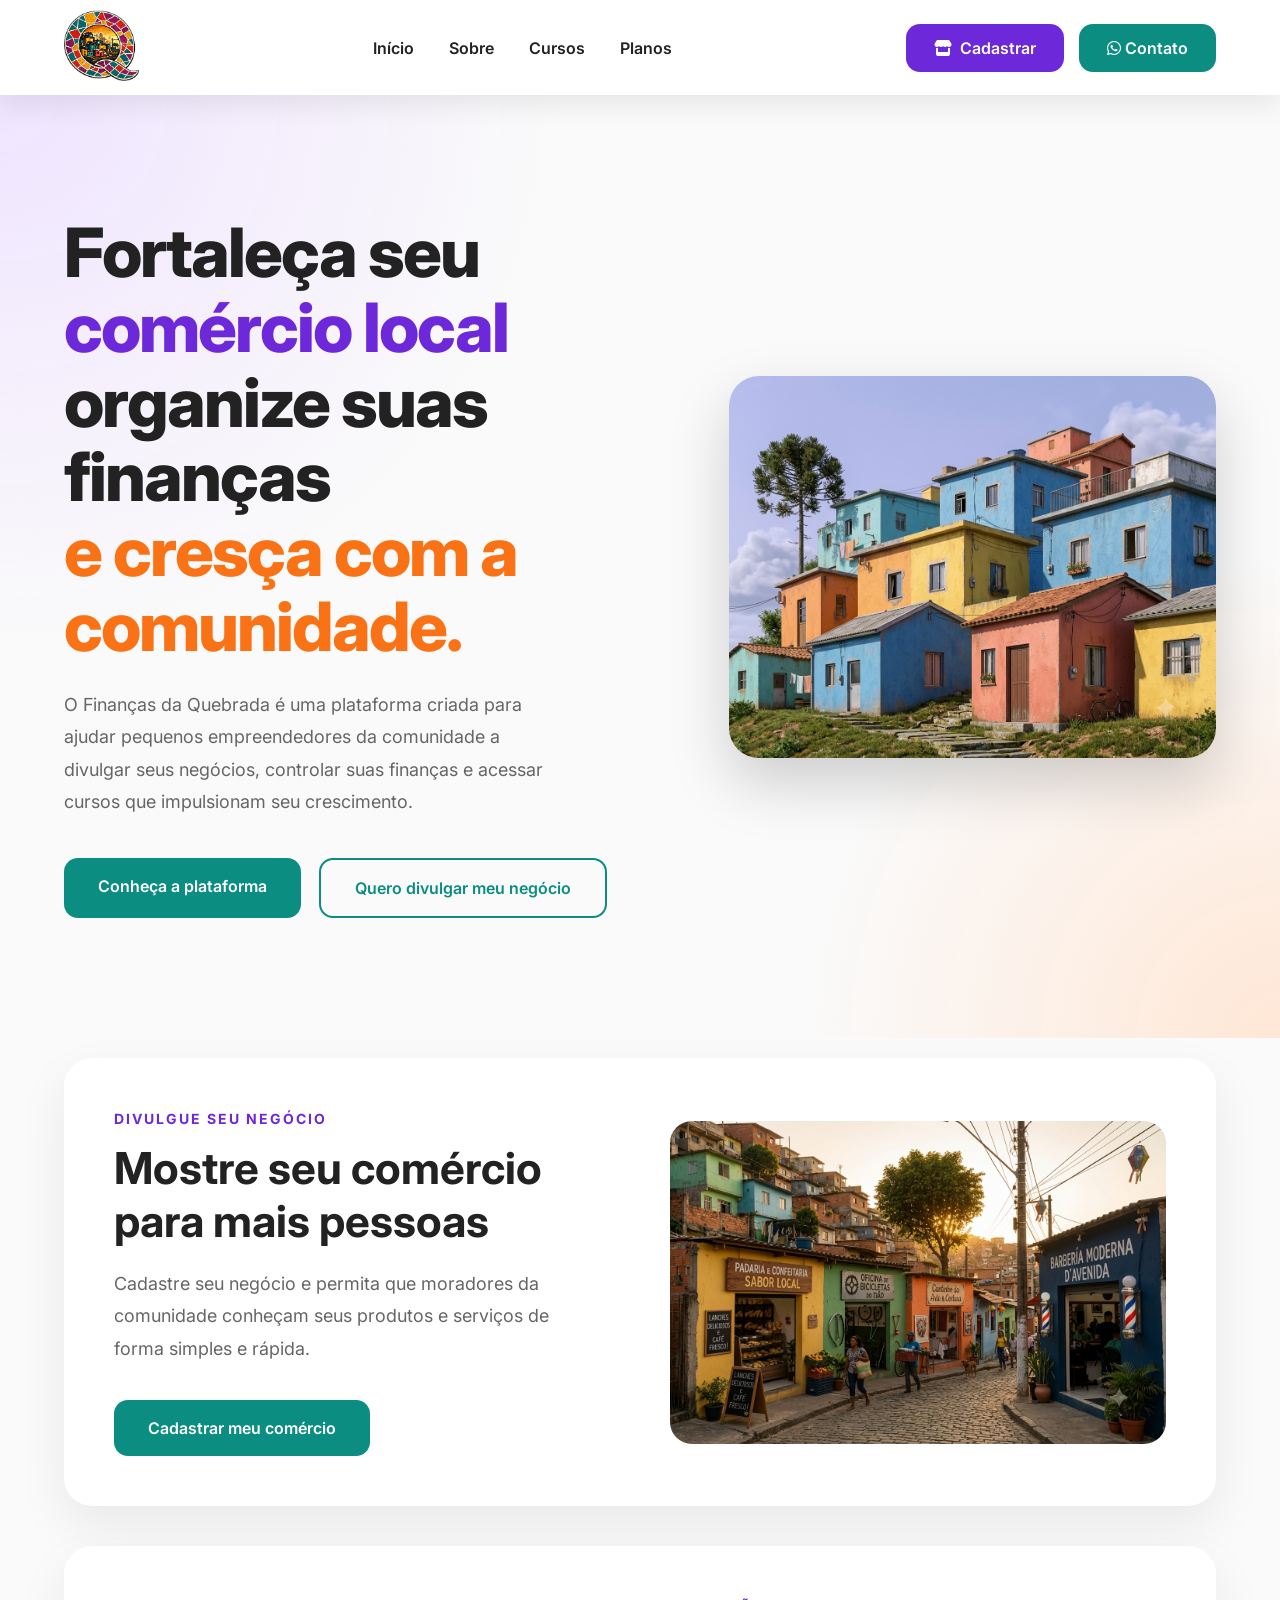
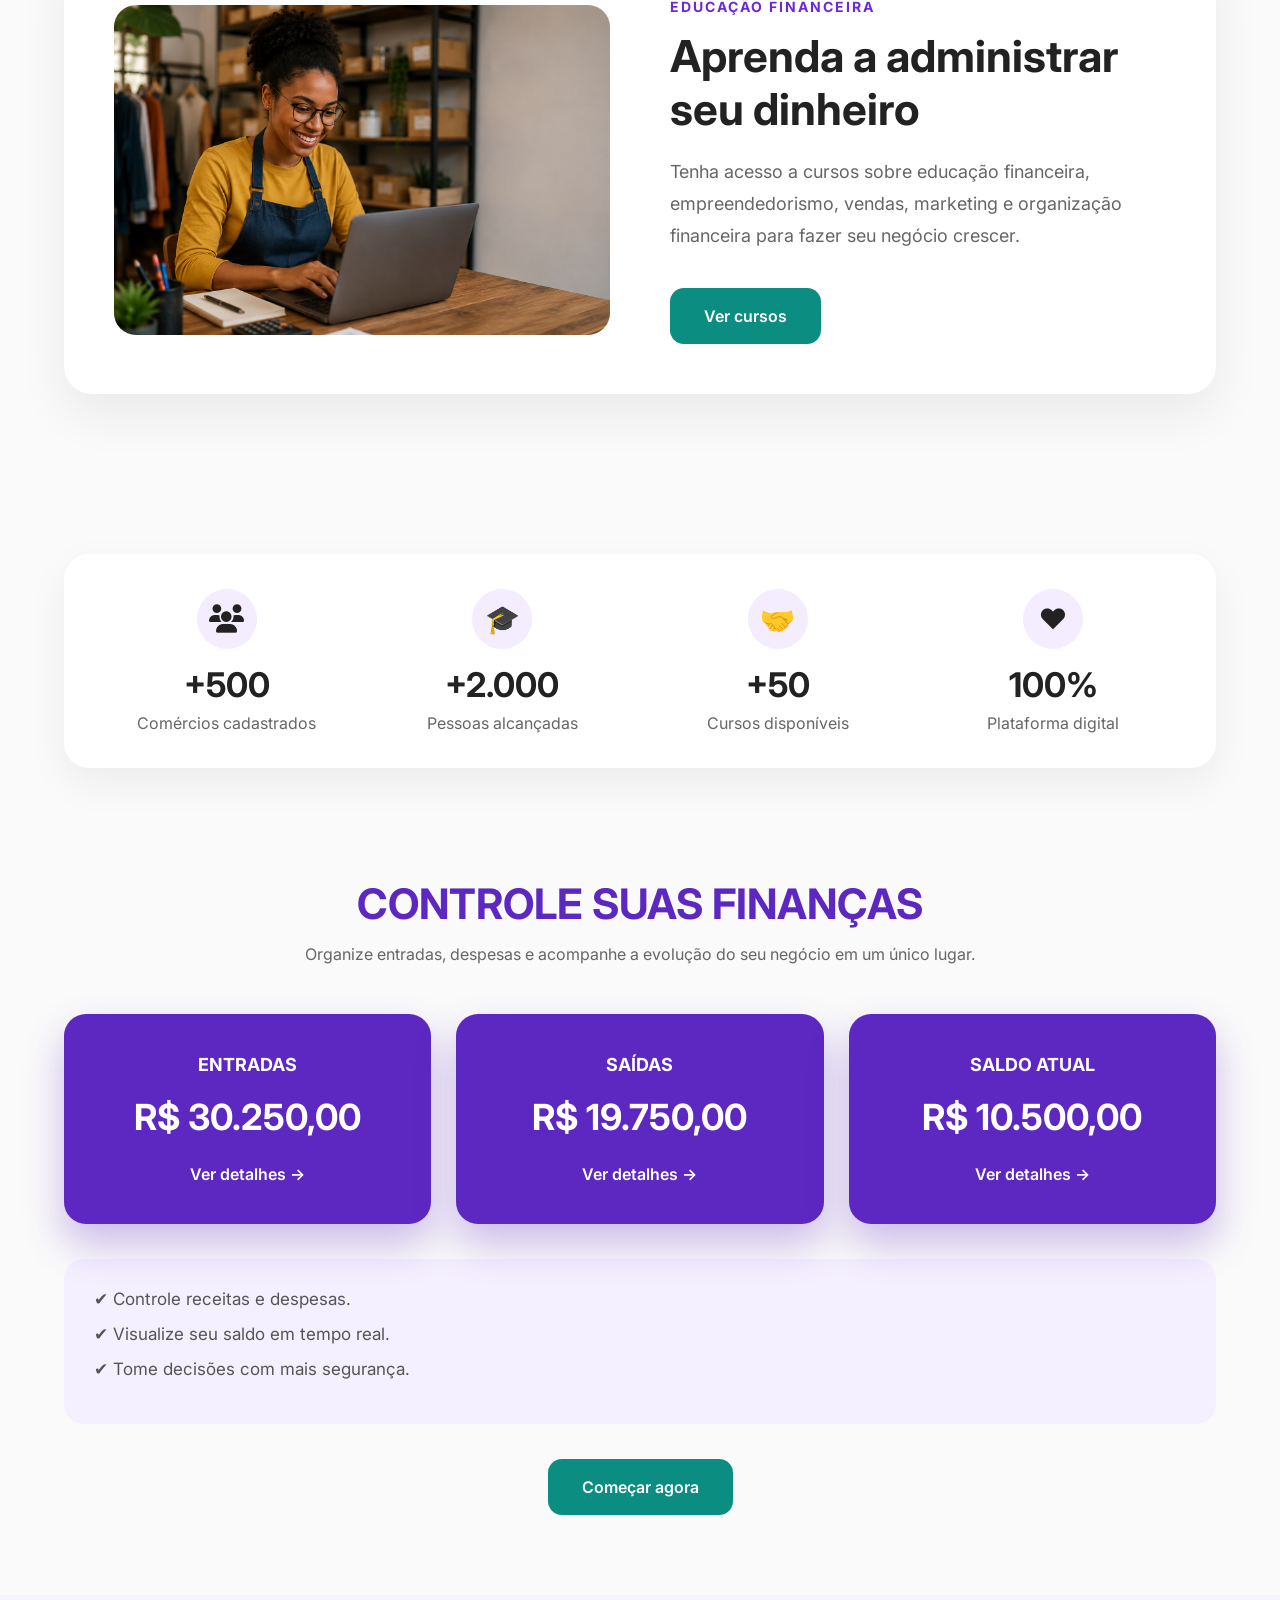
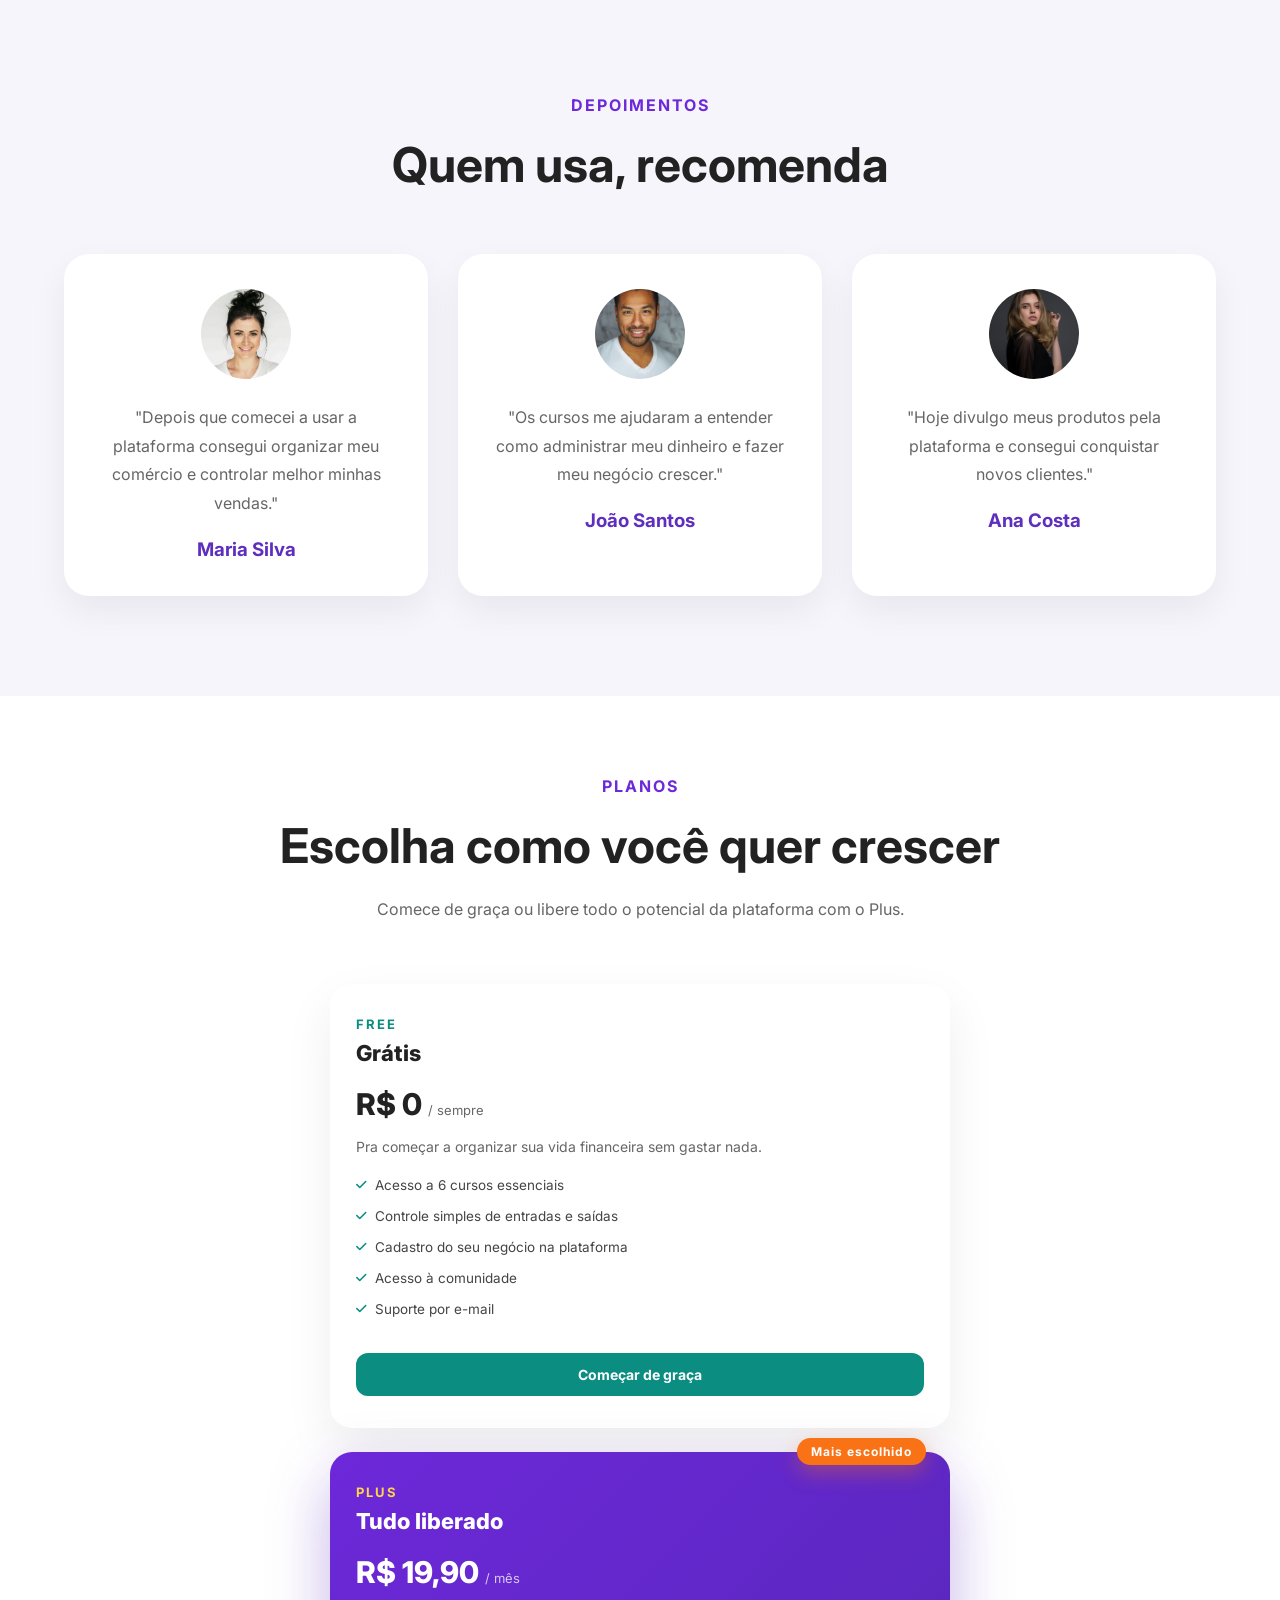
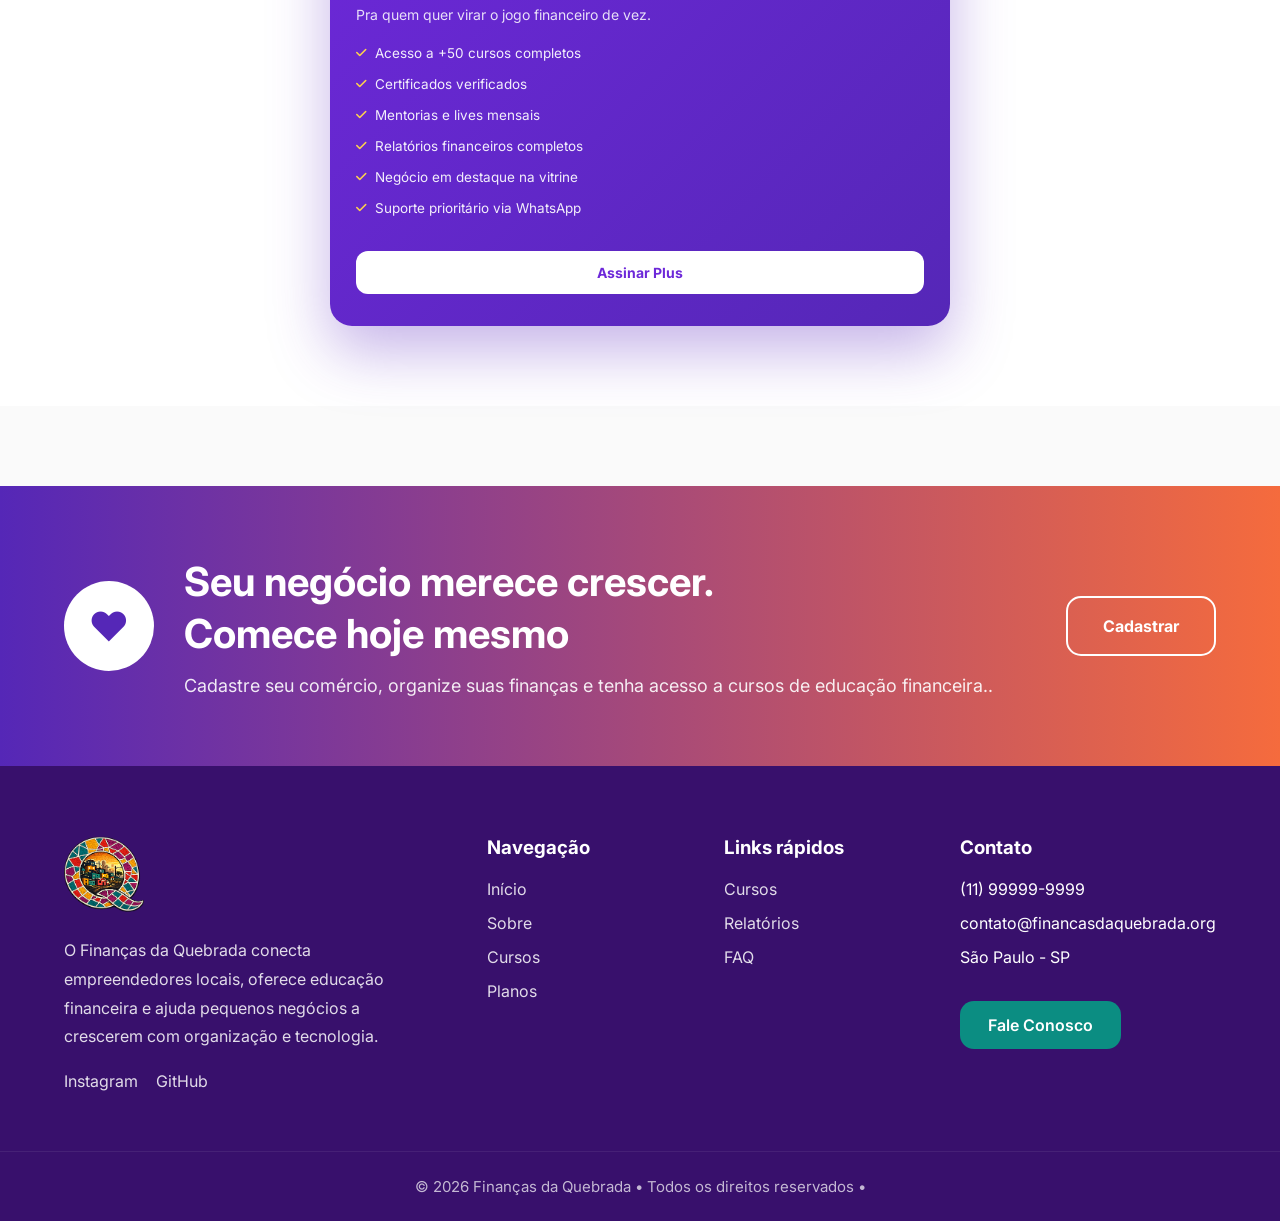
==== index.html @ 250e879b "fix: ajusta estilo do botão" ====
<!DOCTYPE html>
<html lang="pt-br">

<head>

    <meta charset="UTF-8">
    <meta name="viewport" content="width=device-width, initial-scale=1.0">

    <title>Finanças da Quebrada</title>

    <!-- Google Fonts -->
    <link rel="preconnect" href="https://fonts.googleapis.com">

    <link rel="preconnect" href="https://fonts.gstatic.com" crossorigin>

    <link href="https://fonts.googleapis.com/css2?family=Inter:wght@300;400;500;600;700;800&display=swap"
        rel="stylesheet">

    <link rel="stylesheet" href="css/style.css">
    <link rel="stylesheet" href="css/responsive.css">
    <link rel="stylesheet" href="https://cdnjs.cloudflare.com/ajax/libs/font-awesome/6.7.2/css/all.min.css">

</head>

<body>

    <header>

        <div class="container">

            <a href="#" class="logo">
                <img src="img/logo.png" alt="Logo">
            </a>

            <nav>

                <ul>
                    <li><a href="#">Início</a></li>
                    <li><a href="#">Sobre</a></li>
                    <li><a href="#cursos">Cursos</a></li>
                    <li><a href="#planos">Planos</a></li>
                </ul>

            </nav>

            <div class="header-buttons">

                <a href="#" class="btn-cadastro">
                    <i class="fa-solid fa-store"></i>
                    Cadastrar
                </a>

                <a href="#" class="btn-header">
                    <i class="fa-brands fa-whatsapp"></i>
                    Contato
                </a>

            </div>

    </header>

    <!-- HERO -->

    <section class="hero">

        <div class="container hero-content">

            <div class="hero-text">

                <h1>

                    Fortaleça seu<br>

                    <span>comércio local</span><br>

                    organize suas finanças<br>

                    <strong>e cresça com a comunidade.</strong>

                </h1>

                <p>

                    O Finanças da Quebrada é uma plataforma criada para ajudar
                    pequenos empreendedores da comunidade a divulgar seus negócios,
                    controlar suas finanças e acessar cursos que impulsionam seu crescimento.

                </p>

                <div class="hero-buttons">

                    <a href="#" class="btn-primary">
                        Conheça a plataforma
                    </a>

                    <a href="#" class="btn-secondary">
                        Quero divulgar meu negócio
                    </a>

                </div>

            </div>

            <div class="hero-image">

                <img src="img/hero2.png" alt="Comunidade">

            </div>

        </div>

    </section>

    <!-- SOBRE -->

    <section class="sobre">

        <div class="container">

            <!-- Card 1 -->

            <div class="card">

                <div class="card-text">

                    <span>DIVULGUE SEU NEGÓCIO</span>

                    <h2>Mostre seu comércio para mais pessoas</h2>

                    <p>

                        Cadastre seu negócio e permita que moradores da comunidade
                        conheçam seus produtos e serviços de forma simples e rápida.

                    </p>

                    <a href="#" class="btn-primary">

                        Cadastrar meu comércio

                    </a>

                </div>

                <div class="card-img">

                    <img src="img/comercio2.png" alt="Talentos">

                </div>

            </div>

            <!-- Card 2 -->

            <div class="card reverse" id="cursos">

                <div class="card-img">

                    <img src="img/cursos.png" alt="Aprender">

                </div>

                <div class="card-text">

                    <span>EDUCAÇÃO FINANCEIRA</span>

                    <h2>Aprenda a administrar seu dinheiro</h2>

                    <p>

                        Tenha acesso a cursos sobre educação financeira,
                        empreendedorismo, vendas, marketing e organização financeira para fazer
                        seu negócio crescer.

                    </p>

                    <a href="#" class="btn-primary">

                        Ver cursos

                    </a>

                </div>

            </div>

        </div>

    </section>

    <!-- ESTATÍSTICAS -->

    <section class="estatisticas">

        <div class="container">

            <div class="stats">

                <div class="stat">

                    <div class="icon">

                        <i class="fa-solid fa-users"></i>

                    </div>

                    <h3>+500</h3>
                    <p>Comércios cadastrados</p>

                </div>

                <div class="stat">

                    <div class="icon">🎓</div>

                    <h3>+2.000</h3>
                    <p>Pessoas alcançadas</p>

                </div>

                <div class="stat">

                    <div class="icon">🤝</div>

                    <h3>+50</h3>
                    <p>Cursos disponíveis</p>

                </div>

                <div class="stat">

                    <div class="icon">❤️</div>

                    <h3>100%</h3>
                    <p>Plataforma digital</p>

                </div>

            </div>

        </div>

    </section>

    <!-- FINANÇAS -->

    <section class="financas">

        <div class="container">

            <h2>CONTROLE SUAS FINANÇAS</h2>

            <p>

                Organize entradas, despesas e acompanhe a evolução do seu negócio em um
                único lugar.

            </p>
            <div class="finance-cards">

                <div class="finance-card">

                    <h4>ENTRADAS</h4>

                    <span>R$ 30.250,00</span>

                    <a href="#">Ver detalhes →</a>

                </div>

                <div class="finance-card">

                    <h4>SAÍDAS</h4>

                    <span>R$ 19.750,00</span>

                    <a href="#">Ver detalhes →</a>

                </div>

                <div class="finance-card">

                    <h4>SALDO ATUAL</h4>

                    <span>R$ 10.500,00</span>

                    <a href="#">Ver detalhes →</a>

                </div>

            </div>

            <div class="finance-info">

                <ul>

                    <li>✔ Controle receitas e despesas.</li>

                    <li>✔ Visualize seu saldo em tempo real.</li>

                    <li>✔ Tome decisões com mais segurança.</li>

                </ul>

            </div>

            <a href="#" class="btn-primary finance-btn">

                Começar agora

            </a>

        </div>

    </section>
    <section class="depoimentos">

        <div class="container">

            <div class="titulo">

                <span>DEPOIMENTOS</span>

                <h2>Quem usa, recomenda</h2>

            </div>

            <div class="depoimentos-grid">

                <div class="depoimento">

                    <img src="img/maria.jpg" alt="Pessoa">

                    <p>
                        "Depois que comecei a usar a plataforma consegui organizar meu comércio e controlar melhor
                        minhas vendas."
                    </p>

                    <h3>Maria Silva</h3>

                </div>

                <div class="depoimento">

                    <img src="img/joao.jpg" alt="Pessoa">

                    <p>
                        "Os cursos me ajudaram a entender como administrar meu dinheiro e fazer meu negócio crescer."
                    </p>

                    <h3>João Santos</h3>

                </div>

                <div class="depoimento">

                    <img src="img/ana.jpg" alt="Pessoa">

                    <p>
                        "Hoje divulgo meus produtos pela plataforma e consegui conquistar novos clientes."
                    </p>

                    <h3>Ana Costa</h3>

                </div>

            </div>

        </div>

    </section>
    <!-- PLANOS -->

<section class="planos" id="planos">

    <div class="container">

        <div class="titulo">

            <span>PLANOS</span>

            <h2>Escolha como você quer crescer</h2>

            <p>
                Comece de graça ou libere todo o potencial da plataforma com o Plus.
            </p>

        </div>

        <div class="planos-grid">

            <!-- FREE -->

            <div class="plano-card">

                <span class="plano-nome">Free</span>

                <h3 class="plano-titulo">Grátis</h3>

                <div class="plano-preco">
                    <span class="valor">R$ 0</span>
                    <span class="periodo">/ sempre</span>
                </div>

                <p class="plano-desc">
                    Pra começar a organizar sua vida financeira sem gastar nada.
                </p>

                <ul class="plano-lista">

                    <li><i class="fa-solid fa-check"></i> Acesso a 6 cursos essenciais</li>
                    <li><i class="fa-solid fa-check"></i> Controle simples de entradas e saídas</li>
                    <li><i class="fa-solid fa-check"></i> Cadastro do seu negócio na plataforma</li>
                    <li><i class="fa-solid fa-check"></i> Acesso à comunidade</li>
                    <li><i class="fa-solid fa-check"></i> Suporte por e-mail</li>

                </ul>

                <a href="#" class="btn-plano free">Começar de graça</a>

            </div>

            <!-- PLUS -->

            <div class="plano-card destaque">

                <span class="plano-selo">Mais escolhido</span>

                <span class="plano-nome">Plus</span>

                <h3 class="plano-titulo">Tudo liberado</h3>

                <div class="plano-preco">
                    <span class="valor">R$ 19,90</span>
                    <span class="periodo">/ mês</span>
                </div>

                <p class="plano-desc">
                    Pra quem quer virar o jogo financeiro de vez.
                </p>

                <ul class="plano-lista">

                    <li><i class="fa-solid fa-check"></i> Acesso a +50 cursos completos</li>
                    <li><i class="fa-solid fa-check"></i> Certificados verificados</li>
                    <li><i class="fa-solid fa-check"></i> Mentorias e lives mensais</li>
                    <li><i class="fa-solid fa-check"></i> Relatórios financeiros completos</li>
                    <li><i class="fa-solid fa-check"></i> Negócio em destaque na vitrine</li>
                    <li><i class="fa-solid fa-check"></i> Suporte prioritário via WhatsApp</li>

                </ul>

                <a href="#" class="btn-plano plus">Assinar Plus</a>

            </div>

        </div>

    </div>

</section>
    <!-- CTA -->

    <section class="cta">

        <div class="container cta-content">

            <div class="cta-text">

                <div class="cta-icon">

                    ❤

                </div>

                <div>

                    <h2>

                        Seu negócio merece crescer.

                    </h2>

                    <h2>

                        Comece hoje mesmo


                    </h2>

                    <p>

                        Cadastre seu comércio, organize suas finanças e tenha acesso a cursos de educação financeira..
                    </p>

                </div>

            </div>

            <a href="#" class="btn-cta">

               Cadastrar

            </a>

        </div>

    </section>



    </section>

    <!-- FOOTER -->

    <footer>

        <div class="container footer-grid">

            <!-- Logo e descrição -->

            <div>

                <img src="img/logo.png" alt="Logo Finanças da Quebrada" class="footer-logo">

                <p>
                    O Finanças da Quebrada conecta empreendedores locais, oferece educação financeira e ajuda
                    pequenos negócios a crescerem com organização e tecnologia.
                </p>

                <div class="social">

                    <a href="#">Instagram</a>
                    <a href="#">GitHub</a>


                </div>

            </div>

            <!-- Navegação -->

            <div>

                <h3>Navegação</h3>

                <ul>

                    <li><a href="#">Início</a></li>
                    <li><a href="#">Sobre</a></li>
                    <li><a href="#">Cursos</a></li>
                    <li><a href="#">Planos</a></li>

                </ul>

            </div>

            <!-- Links rápidos -->

            <div>

                <h3>Links rápidos</h3>

                <ul>

                    <li><a href="#">Cursos</a></li>
                    <li><a href="#">Relatórios</a></li>
                    <li><a href="#">FAQ</a></li>

                </ul>

            </div>

            <!-- Contato -->

            <div>

                <h3>Contato</h3>

                <ul>

                    <li>(11) 99999-9999</li>
                    <li>contato@financasdaquebrada.org</li>
                    <li>São Paulo - SP</li>

                </ul>

                <a href="#" class="btn-footer">
                    Fale Conosco
                </a>

            </div>

        </div>

        <!-- Copyright -->

        <div class="copyright">

            &copy; 2026 Finanças da Quebrada • Todos os direitos reservados • 

        </div>

    </footer>

</body>

</html>
---- css/style.css ----
/* RESET */

* {
    margin: 0;
    padding: 0;
    box-sizing: border-box;
}

body {

    font-family: 'Inter', sans-serif;

    background: #fafafa;

    color: #222;

    overflow-x: hidden;

}

/* CONTAINER */

.container {

    width: min(1200px, 90%);

    margin: auto;

}

/* HEADER */

header {

    position: sticky;

    top: 0;

    background: #fff;

    box-shadow: 0 10px 25px rgba(0, 0, 0, .08);

    z-index: 999;

}

header .container {

    display: flex;

    justify-content: space-between;

    align-items: center;

    height: 95px;

}

.logo img {

    width: 75px;

}

nav ul {

    display: flex;

    gap: 35px;

    list-style: none;

}

nav a {

    text-decoration: none;

    font-weight: 600;

    color: #222;

    transition: .3s;

}

nav a:hover {

    color: #6D28D9;

}

.btn-header {

    background: #0B8D82;

    padding: 14px 28px;

    border-radius: 14px;

    color: #fff;

    text-decoration: none;

    font-weight: 600;

    transition: .3s;

}
.header-buttons{
    display:flex;
    align-items:center;
    gap:15px;
}

.btn-cadastro{

    background:#6D28D9;
    color:#fff;

    text-decoration:none;

    padding:14px 28px;

    border-radius:14px;

    font-weight:600;

    transition:.3s;

    display:flex;
    align-items:center;
    gap:8px;

}

.btn-cadastro:hover{

    transform:translateY(-3px);

    box-shadow:0 10px 25px rgba(109,40,217,.25);

    background:#5a21b5;

}

.btn-header:hover {

    transform: translateY(-3px);

    box-shadow: 0 10px 25px rgba(0, 0, 0, .18);

}

/* HERO */

.hero {

    position: relative;

    padding: 120px 0;

    overflow: hidden;

    background:
        radial-gradient(circle at top left, #EFE4FF 0%, transparent 35%),
        radial-gradient(circle at bottom right, #FFE7D6 0%, transparent 30%),
        #FAFAFA;

}

.hero-content {

    display: grid;

    grid-template-columns: 1.1fr .9fr;

    align-items: center;

    gap: 70px;

}

.hero-text {

    display: flex;

    flex-direction: column;

    justify-content: center;

}

.hero h1 {

    font-size: 68px;

    line-height: 1.1;

    font-weight: 800;

    margin-bottom: 25px;

    letter-spacing: -2px;


}

.hero span {

    color: #6D28D9;

}

.hero strong {

    color: #F97316;

    font-weight: 800;

}

.hero p {

    font-size: 18px;

    color: #666;

    line-height: 1.8;

    margin-bottom: 40px;

    max-width: 500px;

}

.hero-buttons {

    display: flex;

    gap: 18px;

}

.btn-primary {

    background: #0B8D82;

    padding: 18px 34px;

    border-radius: 14px;

    color: #fff;

    text-decoration: none;

    font-weight: 600;

    transition: .3s;

}

.btn-primary:hover {

    transform: translateY(-3px);

}

.btn-secondary {

    border: 2px solid #0B8D82;

    padding: 18px 34px;

    border-radius: 14px;

    text-decoration: none;

    font-weight: 600;

    color: #0B8D82;

    transition: .3s;

}

.btn-secondary:hover {

    background: #0B8D82;

    color: #fff;

}

.hero-image img {

    width: 100%;

    max-width: 520px;

    border-radius: 30px;

    display: block;

    box-shadow:

        0 25px 60px rgba(0, 0, 0, .18);

    transition: .4s;

}

/* ===========================
   SOBRE
=========================== */

.sobre {

    padding: 20px 0 90px;

}

.card {

    display: grid;

    grid-template-columns: 1fr 1fr;

    align-items: center;

    gap: 60px;

    background: #fff;

    padding: 50px;

    border-radius: 28px;

    margin-bottom: 40px;

    box-shadow: 0 20px 50px rgba(0, 0, 0, .07);

}

.card.reverse {

    grid-template-columns: 1fr 1fr;

}

.card-img img {

    width: 100%;

    display: block;

    border-radius: 22px;

    transition: .4s;

}

.card-img img:hover {

    transform: scale(1.03);

}

.card-text span {

    display: inline-block;

    margin-bottom: 15px;

    font-size: 14px;

    font-weight: 700;

    letter-spacing: 2px;

    color: #6D28D9;

}

.card-text h2 {

    font-size: 44px;

    line-height: 1.2;

    margin-bottom: 20px;

}

.card-text p {

    font-size: 18px;

    line-height: 1.8;

    color: #666;

    margin-bottom: 35px;

    max-width: 470px;

}

.card .btn-primary {

    display: inline-flex;

    align-items: center;

    justify-content: center;

    width: max-content;

}

/* ===========================
ESTATÍSTICAS
=========================== */

.estatisticas {

    padding: 30px 0;

}

.stats {

    display: grid;

    grid-template-columns: repeat(4, 1fr);

    gap: 20px;

    background: #fff;

    padding: 35px;

    border-radius: 25px;

    box-shadow: 0 15px 40px rgba(0, 0, 0, .06);

}

.stat {

    text-align: center;

}

.icon {

    width: 60px;

    height: 60px;

    margin: auto;

    border-radius: 50%;

    background: #F3EDFF;

    display: flex;

    align-items: center;

    justify-content: center;

    font-size: 28px;

    margin-bottom: 15px;

}

.stat h3 {

    font-size: 34px;

    color: #222;

    margin-bottom: 8px;

}

.stat p {

    color: #666;

}

/* ===========================
FINANÇAS
=========================== */

.financas {

    padding: 80px 0;

    text-align: center;

}

.financas h2 {

    font-size: 42px;

    color: #5D28C1;

    margin-bottom: 15px;

}

.financas>.container>p {

    color: #666;

    margin-bottom: 50px;

}

.finance-cards {

    display: grid;

    grid-template-columns: repeat(3, 1fr);

    gap: 25px;

    margin-bottom: 35px;

}

.finance-card {

    background: #5D28C1;

    color: #fff;

    padding: 40px;

    border-radius: 22px;

    box-shadow: 0 20px 40px rgba(93, 40, 193, .30);

    transition: .3s;

}

.finance-card:hover {

    transform: translateY(-8px);

}

.finance-card h4 {

    font-size: 18px;

    margin-bottom: 20px;

}

.finance-card span {

    display: block;

    font-size: 36px;

    font-weight: 700;

    margin-bottom: 25px;

}

.finance-card a {

    color: #fff;

    text-decoration: none;

    font-weight: 600;

}

.finance-info {

    background: #F5F0FF;

    padding: 30px;

    border-radius: 20px;

    margin-bottom: 35px;

    text-align: left;

}

.finance-info ul {

    list-style: none;

}

.finance-info li {

    margin-bottom: 15px;

    color: #555;

    font-size: 17px;

}

.finance-btn {

    display: inline-block;

}

/*==========================
CTA
===========================*/

.cta {

    padding: 70px 0;

    background: linear-gradient(90deg, #5527B7, #F56B3D);

    margin-top: 80px;

}

.cta-content {

    display: flex;

    justify-content: space-between;

    align-items: center;

    gap: 40px;

}

.cta-text {

    display: flex;

    align-items: center;

    gap: 30px;

    color: #fff;

}

.cta-icon {

    width: 90px;

    height: 90px;

    border-radius: 50%;

    background: #fff;

    color: #5527B7;

    display: flex;

    justify-content: center;

    align-items: center;

    font-size: 40px;

}

.cta h2 {

    font-size: 40px;

    line-height: 1.3;

}

.cta span {

    color: #FFD44A;

}

.cta strong {

    color: #FFE66D;

}

.cta p {

    margin-top: 15px;

    font-size: 18px;

    opacity: .9;

}

.btn-cta {

    background: transparent;

    border: 2px solid #fff;

    padding: 18px 35px;

    border-radius: 15px;

    text-decoration: none;

    font-weight: 700;

    color: #fff;

    transition: .3s;

}

.btn-cta:hover {

    background: #fff;

    color: #5527B7;

}

/*==========================
FOOTER
===========================*/

footer {

    background: #38106C;

    color: #fff;

    padding-top: 70px;

}

.footer-grid {

    display: grid;

    grid-template-columns: 2fr 1fr 1fr 1fr;

    gap: 50px;

}

.footer-logo {

    width: 80px;

    margin-bottom: 20px;

}

footer h3 {

    margin-bottom: 20px;

}

footer p {

    line-height: 1.8;

    opacity: .85;

}

footer ul {

    list-style: none;

}

footer li {

    margin-bottom: 14px;

}

footer a {

    text-decoration: none;

    color: #fff;

    opacity: .85;

    transition: .3s;

}

footer a:hover {

    opacity: 1;

    color: #FFD44A;

}

.social {

    display: flex;

    gap: 18px;

    margin-top: 20px;

}

.copyright {

    margin-top: 60px;

    padding: 25px;

    text-align: center;

    border-top: 1px solid rgba(255, 255, 255, .1);

    font-size: 15px;

    opacity: .7;

}

html {

    scroll-behavior: smooth;

}

section {

    animation: fade .8s ease;

}

@keyframes fade {

    from {

        opacity: 0;
        transform: translateY(30px);

    }

    to {

        opacity: 1;
        transform: none;

    }

}

img {

    transition: .4s;

}

img:hover {

    transform: scale(1.03);

}

.card:hover {

    transform: translateY(-8px);

    transition: .4s;

}

button,
.btn-primary,
.btn-secondary,
.btn-header,
.btn-cta {

    transition: .3s;

}

::selection {

    background: #6D28D9;
    color: #fff;

}

/*==========================
PLANOS
===========================*/

.planos {

    padding: 80px 0;

    background: #fff;

}

.planos-grid {

    display: grid;

    grid-template-columns: repeat(2, 1fr);

    gap: 24px;

    max-width: 620px;

    margin: 0 auto;

    align-items: stretch;

}

.plano-card {

    background: #fff;

    border-radius: 22px;

    padding: 32px 26px;

    box-shadow: 0 20px 50px rgba(0, 0, 0, .07);

    text-align: left;

    display: flex;

    flex-direction: column;

    position: relative;

    transition: .4s;

}

.plano-card:hover {

    transform: translateY(-8px);

}

.plano-card.destaque {

    background: linear-gradient(135deg, #6D28D9, #5527B7);

    color: #fff;

    box-shadow: 0 25px 60px rgba(93, 40, 193, .35);

    transform: translateY(-10px);

}

.plano-card.destaque:hover {

    transform: translateY(-16px);

}

.plano-selo {

    position: absolute;

    top: -14px;

    right: 24px;

    background: #F97316;

    color: #fff;

    font-size: 12px;

    font-weight: 700;

    letter-spacing: 1px;

    padding: 6px 14px;

    border-radius: 999px;

    box-shadow: 0 8px 20px rgba(249, 115, 22, .35);

}

.plano-nome {

    display: inline-block;

    font-size: 13px;

    font-weight: 700;

    letter-spacing: 2px;

    text-transform: uppercase;

    color: #0B8D82;

    margin-bottom: 8px;

}

.plano-card.destaque .plano-nome {

    color: #FFD44A;

}

.plano-titulo {

    font-size: 22px;

    font-weight: 800;

    margin-bottom: 6px;

}

.plano-preco {

    display: flex;

    align-items: baseline;

    gap: 6px;

    margin: 14px 0;

}

.plano-preco .valor {

    font-size: 30px;

    font-weight: 800;

}

.plano-preco .periodo {

    font-size: 13px;

    color: #666;

}

.plano-card.destaque .plano-preco .periodo {

    color: rgba(255, 255, 255, .75);

}

.plano-desc {

    color: #666;

    line-height: 1.6;

    font-size: 14px;

    margin-bottom: 18px;

}

.plano-card.destaque .plano-desc {

    color: rgba(255, 255, 255, .85);

}

.plano-lista {

    list-style: none;

    margin-bottom: 22px;

    flex-grow: 1;

}

.plano-lista li {

    display: flex;

    align-items: flex-start;

    gap: 8px;

    margin-bottom: 12px;

    font-size: 13.5px;

    color: #444;

    line-height: 1.4;

}

.plano-lista li i {

    color: #0B8D82;

    margin-top: 3px;

    font-size: 12px;

}

.plano-card.destaque .plano-lista li {

    color: rgba(255, 255, 255, .92);

}

.plano-card.destaque .plano-lista li i {

    color: #FFD44A;

}

.btn-plano {

    display: block;

    text-align: center;

    text-decoration: none;

    padding: 13px;

    border-radius: 12px;

    font-weight: 700;

    font-size: 14px;

    transition: .3s;

}

.btn-plano.free {

    background: #0B8D82;

    color: #fff;

}

.btn-plano.free:hover {

    transform: translateY(-3px);

    box-shadow: 0 10px 25px rgba(0, 0, 0, .18);

}

.btn-plano.plus {

    background: #fff;

    color: #6D28D9;

}

.btn-plano.plus:hover {

    background: #FFD44A;

    color: #38106C;

    transform: translateY(-3px);

}

/*======================================================
                RESPONSIVIDADE
======================================================*/

/* ---------- NOTEBOOK ---------- */

@media screen and (max-width: 1200px) {

    .container {
        width: 95%;
    }

    .hero h1 {
        font-size: 52px;
    }

    .card h2 {
        font-size: 38px;
    }

}

/* ---------- TABLET ---------- */

@media screen and (max-width:992px) {

    /* Header */

    header .container {

        flex-direction: column;
        height: auto;
        padding: 20px 0;

    }

    .logo {

        margin-bottom: 20px;

    }

    nav ul {

        gap: 20px;
        flex-wrap: wrap;
        justify-content: center;

    }

    .btn-header {

        margin-top: 20px;

    }

    /* Hero */

    .hero {

        padding: 70px 0;

    }

    .hero-content {

        grid-template-columns: 1fr;
        text-align: center;

    }

    .hero-text {

        order: 2;

    }

    .hero-image {

        order: 1;
        display: flex;
        justify-content: center;
        align-items: center;

    }

    .hero h1 {

        font-size: 48px;

    }

    .hero p {

        margin: 20px auto 35px;

    }

    .hero-buttons {

        justify-content: center;

    }

    /* Cards */

    .card {

        grid-template-columns: 1fr;
        padding: 35px;

    }

    .card.reverse {

        display: flex;
        flex-direction: column-reverse;

    }

    .card-text {

        text-align: center;

    }

    .card-text p {

        margin: auto auto 30px;

    }

    .card .btn-primary {

        margin: auto;

    }

    /* Estatísticas */

    .stats {

        grid-template-columns: repeat(2, 1fr);

    }

    /* Finanças */

    .finance-cards {

        grid-template-columns: 1fr;

    }


    /* CTA */

    .cta-content {

        flex-direction: column;
        text-align: center;

    }

    .cta-text {

        flex-direction: column;

    }

    /* Footer */

    .footer-grid {

        grid-template-columns: repeat(2, 1fr);

        gap: 40px;

    }

    /* Planos */

    .planos-grid {

        max-width: 100%;

    }

}

/* ---------- CELULAR ---------- */

@media screen and (max-width:768px) {

    .hero {

        padding: 50px 0;

    }

    .hero h1 {

        font-size: 38px;
        line-height: 1.2;

    }

    .hero p {

        font-size: 16px;

    }

    .hero-buttons {

        flex-direction: column;

    }

    .btn-primary,
    .btn-secondary,
    .btn-header,
    .btn-cta {

        width: 100%;
        text-align: center;

    }

    .card {

        padding: 25px;

    }

    .card h2 {

        font-size: 30px;

    }

    .card p {

        font-size: 16px;

    }

    .stats {

        grid-template-columns: 1fr;

    }

    .stat {

        padding: 15px;

    }

    .financas h2 {

        font-size: 30px;

    }

    .finance-card {

        padding: 30px;

    }

    .finance-card span {

        font-size: 30px;

    }

    .cta {

        padding: 50px 0;

    }

    .cta h2 {

        font-size: 30px;

    }

    .footer-grid {

        grid-template-columns: 1fr;
        text-align: center;

    }

    .footer-logo {

        margin: auto auto 20px;

    }

    .social {

        justify-content: center;

    }

    /* Planos */

    .planos {

        padding: 60px 0;

    }

    .planos-grid {

        grid-template-columns: 1fr;

    }

    .plano-card.destaque {

        transform: none;

    }

}

/* ---------- CELULARES PEQUENOS ---------- */

@media screen and (max-width:480px) {

    .hero h1 {

        font-size: 32px;

    }

    .card h2 {

        font-size: 26px;

    }

    .financas h2 {

        font-size: 26px;

    }

    .cta h2 {

        font-size: 24px;

    }

    nav ul {

        flex-direction: column;
        gap: 15px;

    }

    header {

        position: relative;

    }

}

/*==========================
GALERIA
===========================*/

.galeria {

    padding: 100px 0;

    background: #fafafa;

}

.titulo {

    text-align: center;

    margin-bottom: 60px;

}

.titulo span {

    color: #6D28D9;

    font-weight: 700;

    letter-spacing: 2px;

}

.titulo h2 {

    font-size: 48px;

    margin: 20px 0;

}

.titulo p {

    max-width: 700px;

    margin: auto;

    color: #666;

    line-height: 1.8;

}

.galeria-grid {

    display: grid;

    grid-template-columns: repeat(3, 1fr);

    gap: 30px;

}

.galeria-card {

    background: #fff;

    border-radius: 25px;

    overflow: hidden;

    box-shadow: 0 20px 40px rgba(0, 0, 0, .08);

    transition: .4s;

}

.galeria-card:hover {

    transform: translateY(-10px);

}

.galeria-card img {

    width: 100%;

    height: 260px;

    object-fit: cover;

    display: block;

}

.galeria-info {

    padding: 25px;

}

.galeria-info h3 {

    margin-bottom: 10px;

    font-size: 24px;

}

.galeria-info p {

    color: #666;

    line-height: 1.6;

}

/*==========================
DEPOIMENTOS
==========================*/

.depoimentos {

    padding: 100px 0;

    background: #F7F5FC;

}

.depoimentos-grid {

    display: grid;

    grid-template-columns: repeat(3, 1fr);

    gap: 30px;

    margin-top: 50px;

}

.depoimento {

    background: #fff;

    padding: 35px;

    border-radius: 25px;

    text-align: center;

    box-shadow: 0 15px 35px rgba(0, 0, 0, .06);

    transition: .4s;

}

.depoimento:hover {

    transform: translateY(-8px);

}

.depoimento img {

    width: 90px;

    height: 90px;

    border-radius: 50%;

    object-fit: cover;

    margin-bottom: 20px;

}

.depoimento p {

    line-height: 1.8;

    color: #666;

    margin-bottom: 20px;

}

.depoimento h3 {

    color: #5E2EBF;

}

.btn-footer {

    display: inline-flex;
    justify-content: center;
    align-items: center;

    margin-top: 20px;

    padding: 14px 28px;

    background: #0B8D82;
    color: #fff;

    text-decoration: none;

    border-radius: 14px;

    font-weight: 600;

    transition: .3s;

    opacity: 1;

}

.btn-footer:hover {

    background: #0A7A70;

    color: #fff;

    transform: translateY(-3px);

}

.btn-footer:hover {

    background: #0A7A70;

    transform: translateY(-3px);

}
---- css/responsive.css ----
/* ==========================
TABLET
========================== */

@media (max-width:992px){

header .container{

flex-direction:column;
height:auto;
padding:20px 0;

}

nav ul{

flex-wrap:wrap;
justify-content:center;
margin:20px 0;

}
.header-buttons{

display:flex;
gap:15px;

}

.hero-content{

grid-template-columns:1fr;
text-align:center;

}

.hero p{

margin:auto auto 35px;

}

.hero-buttons{

justify-content:center;

}

.card{

grid-template-columns:1fr;
padding:35px;

}

.card.reverse{

display:flex;
flex-direction:column-reverse;

}

.stats{

grid-template-columns:repeat(2,1fr);

}

.finance-cards{

grid-template-columns:1fr;

}

.footer-grid{

grid-template-columns:repeat(2,1fr);

}

.cta-content{

flex-direction:column;
text-align:center;

}

.cta-text{

flex-direction:column;

}

}

.planos-grid{

grid-template-columns:1fr;

}

.plano-card.destaque{

transform:none;

}

/* ==========================
CELULAR
========================== */

@media(max-width:768px){

.hero{

padding:60px 0;

}

.hero h1{

font-size:42px;

}

.card h2{

font-size:34px;

}

.financas h2{

font-size:32px;

}

.stats{

grid-template-columns:1fr;

}

.footer-grid{

grid-template-columns:1fr;
text-align:center;

}

.social{

justify-content:center;

}

.btn-primary,
.btn-secondary,
.btn-header,
.btn-cadastro,
.btn-cta{

width:100%;

text-align:center;

}

.hero-buttons{

flex-direction:column;

}

nav ul{

display:flex;
flex-direction:column;
align-items:center;
gap:15px;
margin:20px 0;

}

.header-buttons{

width:100%;
display:flex;
flex-direction:column;
gap:15px;

}

.btn-header,
.btn-cadastro{

display:flex;
justify-content:center;
align-items:center;

}

.planos{

padding:60px 0;

}

.plano-card{

padding:35px 30px;

}

.plano-titulo{

font-size:24px;

}

.plano-preco .valor{

font-size:34px;

}


}
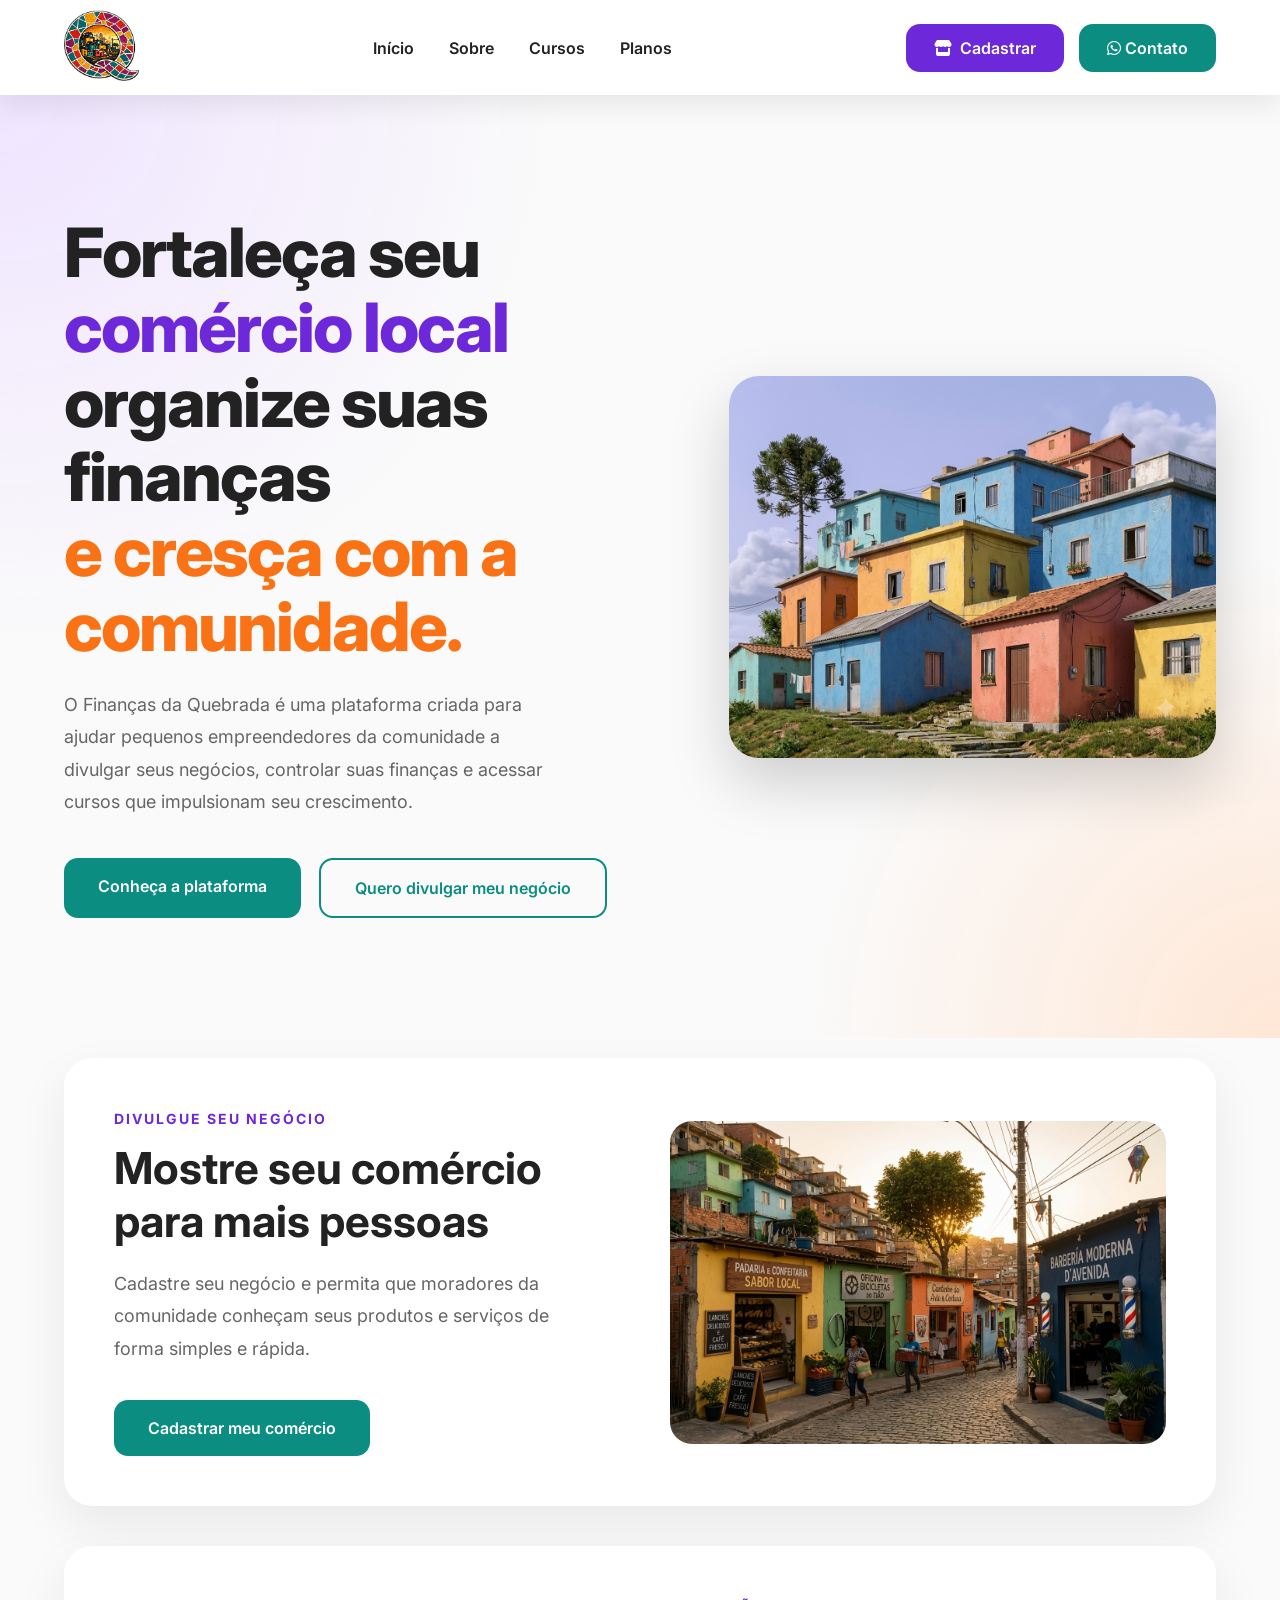
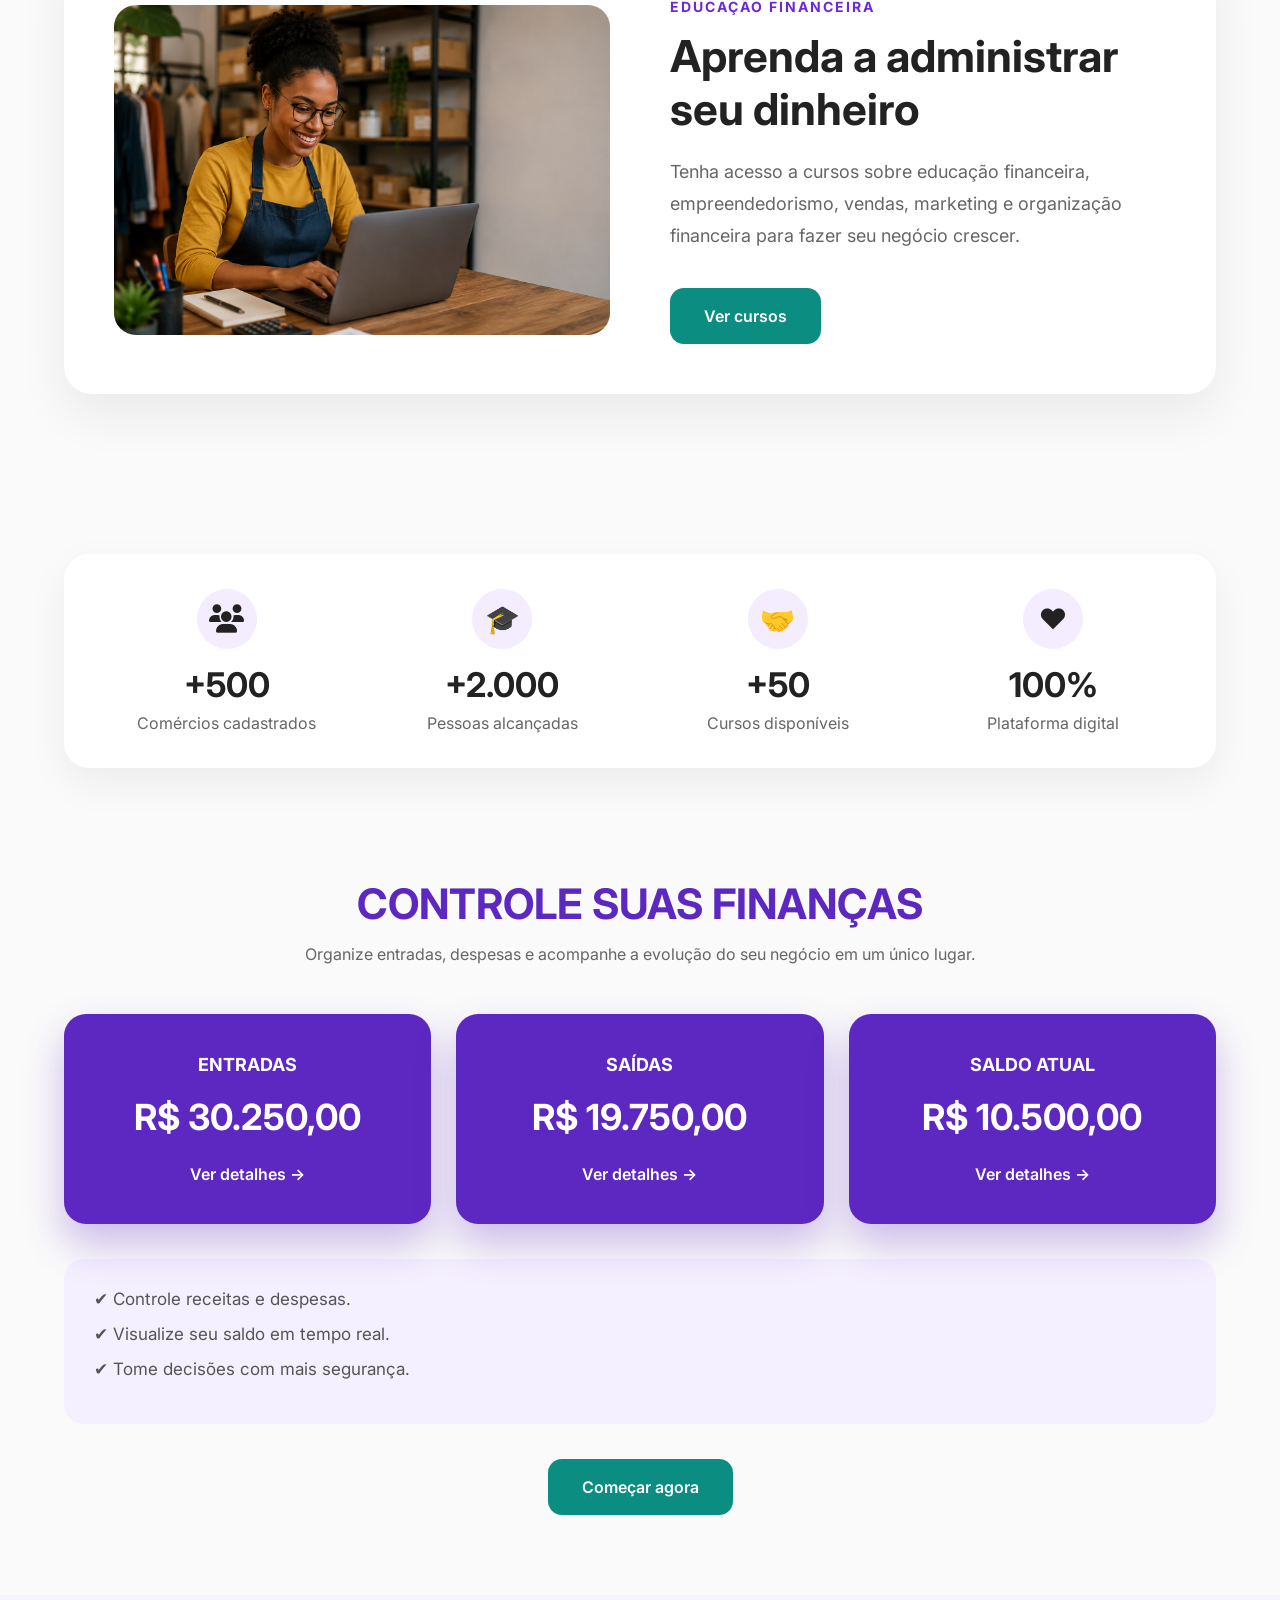
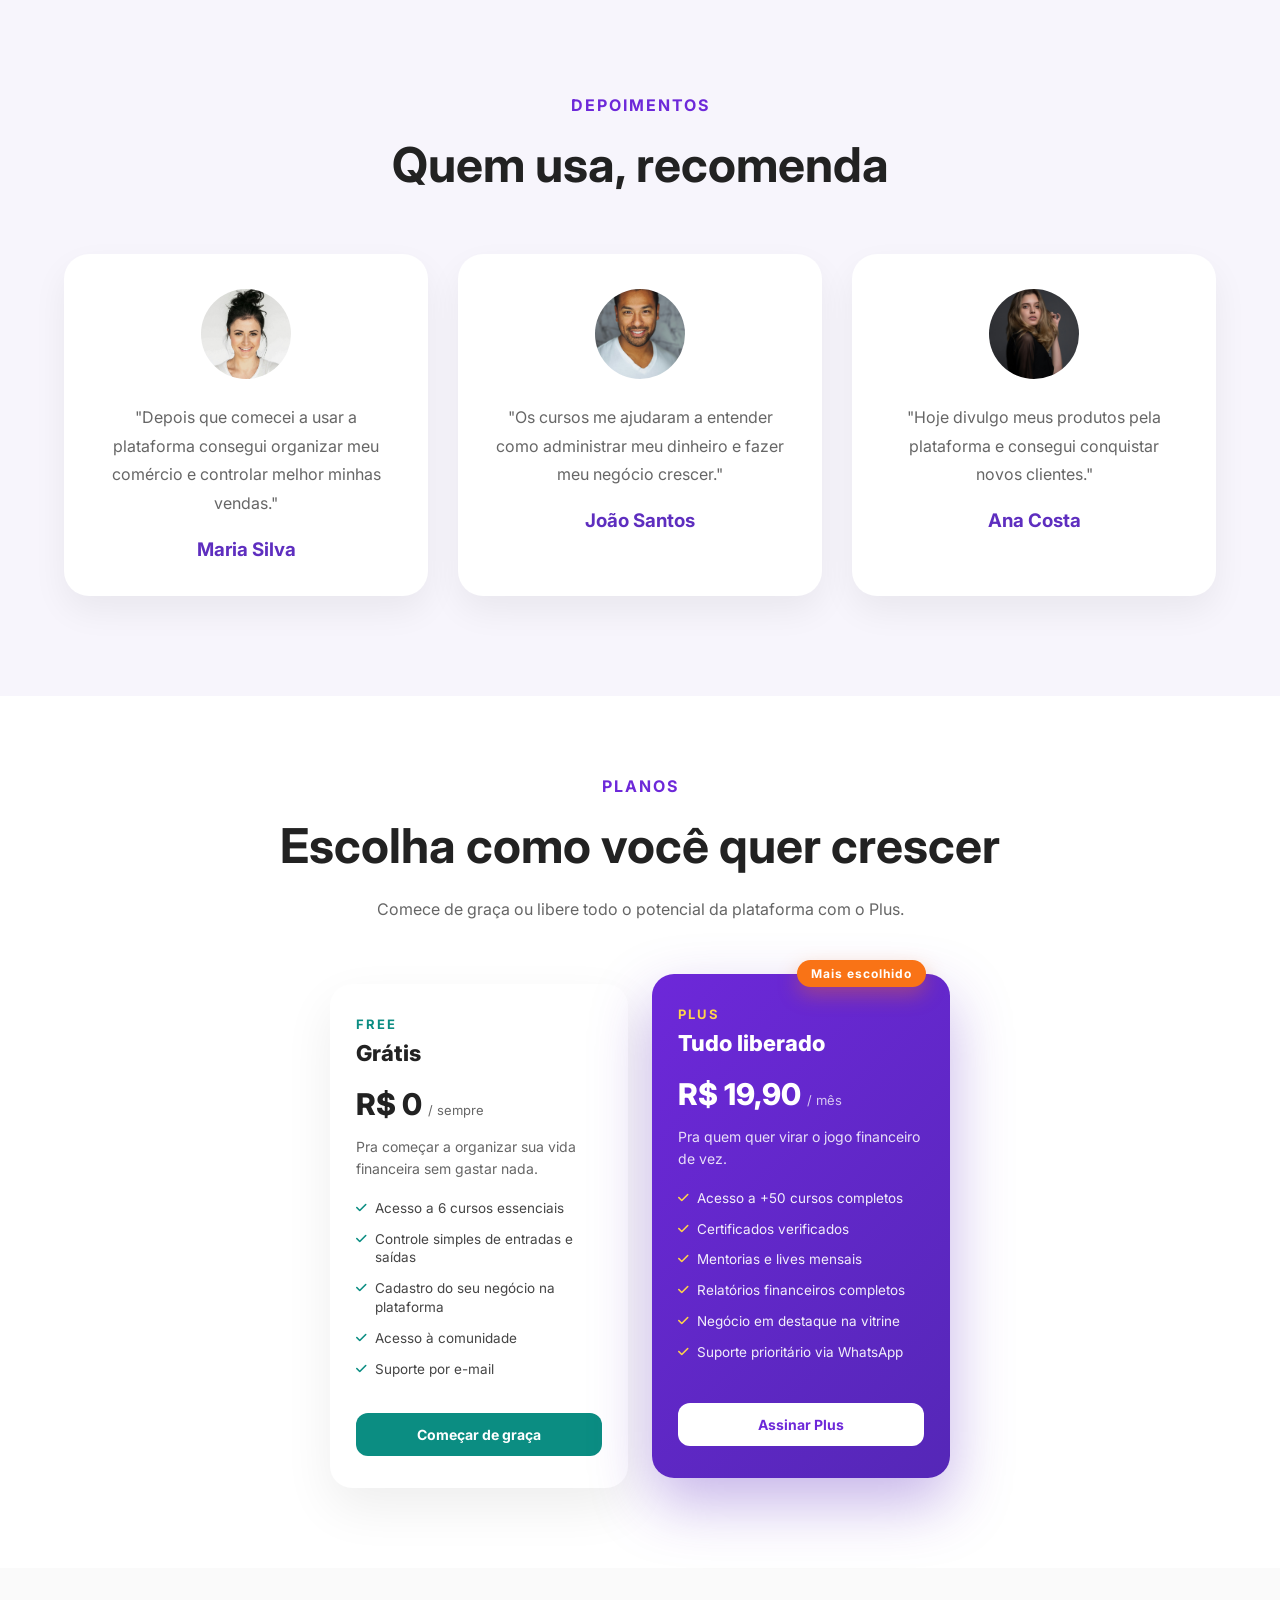
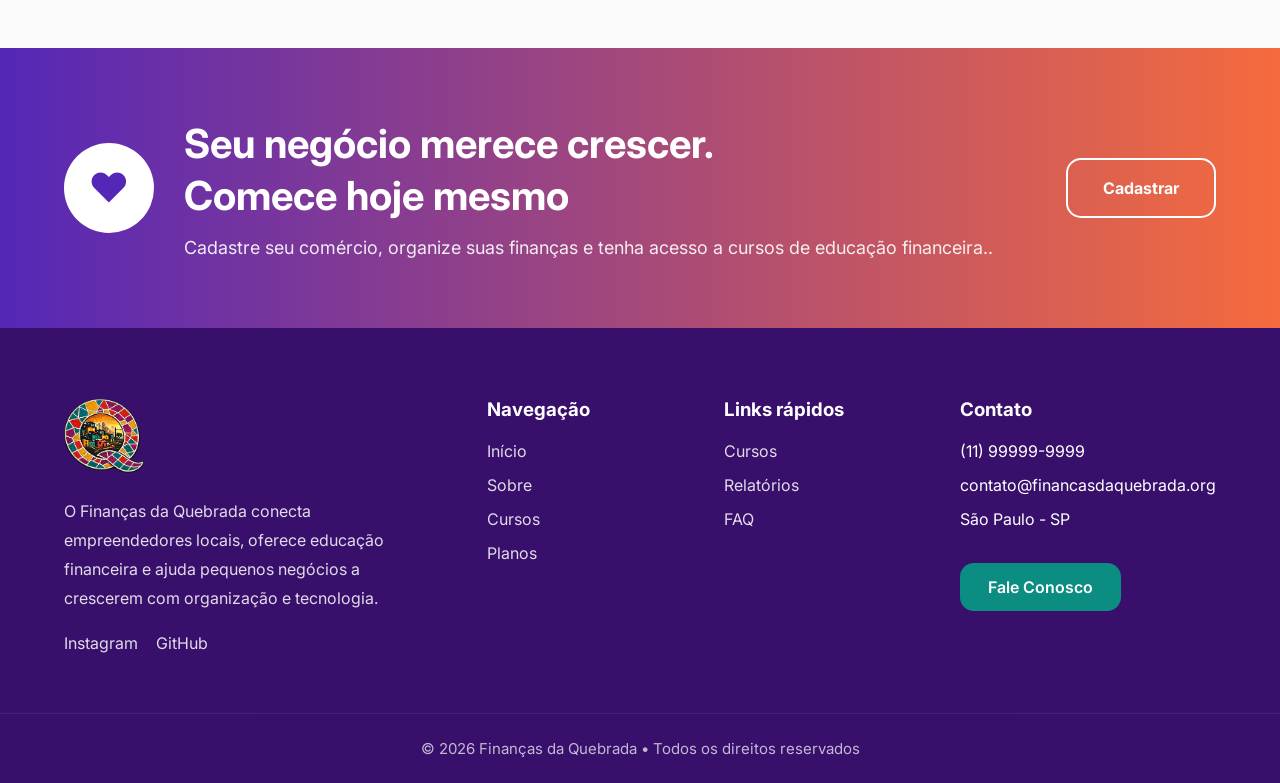
==== commit 279d3504: "Altera cores dos cards de despesas, atualiza aba Meu Comércio e cria tela de edição" ====
--- a/index.html
+++ b/index.html
@@ -45,7 +45,7 @@
 
             <div class="header-buttons">
 
-                <a href="#" class="btn-cadastro">
+                <a href="cadastro.html" class="btn-cadastro">
                     <i class="fa-solid fa-store"></i>
                     Cadastrar
                 </a>
@@ -93,7 +93,7 @@
                         Conheça a plataforma
                     </a>
 
-                    <a href="#" class="btn-secondary">
+                    <a href="cadastro.html" class="btn-secondary">
                         Quero divulgar meu negócio
                     </a>
 
@@ -134,7 +134,7 @@
 
                     </p>
 
-                    <a href="#" class="btn-primary">
+                    <a href="cadastro.html" class="btn-primary">
 
                         Cadastrar meu comércio
 
@@ -497,7 +497,7 @@
 
             </div>
 
-            <a href="#" class="btn-cta">
+            <a href="cadastro.html" class="btn-cta">
 
                Cadastrar
 
@@ -597,7 +597,7 @@
 
         <div class="copyright">
 
-            &copy; 2026 Finanças da Quebrada • Todos os direitos reservados • 
+            &copy; 2026 Finanças da Quebrada • Todos os direitos reservados 
 
         </div>
 
--- a/css/style.css
+++ b/css/style.css
@@ -1805,4 +1805,671 @@
 
     transform: translateY(-3px);
 
+}
+
+/* =====================================
+            CADASTRO
+===================================== */
+
+.cadastro{
+
+    padding:100px 0;
+
+    background:#fafafa;
+
+}
+
+.cadastro-hero{
+
+    padding:90px 0 50px;
+
+    text-align:center;
+
+}
+
+.cadastro-hero h1{
+
+    font-size:52px;
+
+    margin-bottom:20px;
+
+}
+
+.cadastro-hero p{
+
+    max-width:650px;
+
+    margin:auto;
+
+    color:#666;
+
+    line-height:1.8;
+
+}
+
+.form-card{
+
+    background:#fff;
+
+    max-width:1000px;
+
+    margin:auto;
+
+    padding:60px;
+
+    border-radius:25px;
+
+    box-shadow:0 20px 50px rgba(0,0,0,.08);
+
+}
+
+.form-card h2{
+
+    text-align:center;
+
+    color:#6D28D9;
+
+    font-size:38px;
+
+    margin-bottom:10px;
+
+}
+
+.subtitulo{
+
+    text-align:center;
+
+    color:#666;
+
+    margin-bottom:50px;
+
+}
+
+.form-grid{
+
+    display:grid;
+
+    grid-template-columns:1fr 1fr;
+
+    gap:25px;
+
+}
+
+.input-group{
+
+    display:flex;
+
+    flex-direction:column;
+
+}
+
+.input-group label{
+
+    margin-bottom:10px;
+
+    font-weight:600;
+
+}
+
+.input-group input,
+
+.input-group select{
+
+    padding:16px;
+
+    border:1px solid #ddd;
+
+    border-radius:12px;
+
+    font-size:16px;
+
+    transition:.3s;
+
+    font-family:'Inter',sans-serif;
+
+}
+
+.input-group input:focus,
+
+.input-group select:focus{
+
+    border-color:#6D28D9;
+
+    outline:none;
+
+    box-shadow:0 0 10px rgba(109,40,217,.20);
+
+}
+
+.checkbox-group{
+
+    display:flex;
+
+    flex-direction:column;
+
+    gap:15px;
+
+    margin:40px 0;
+
+}
+
+.checkbox-group label{
+
+    display:flex;
+
+    align-items:center;
+
+    gap:10px;
+
+    color:#555;
+
+}
+
+.checkbox-group input{
+
+    width:18px;
+
+    height:18px;
+
+}
+
+.form-card button{
+
+    width:100%;
+
+    border:none;
+
+    cursor:pointer;
+
+    font-size:17px;
+
+}
+
+.form-card button:hover{
+
+    transform:translateY(-3px);
+
+}
+
+.login-link{
+
+    text-align:center;
+
+    margin-top:35px;
+
+}
+
+.login-link a{
+
+    color:#6D28D9;
+
+    font-weight:700;
+
+    text-decoration:none;
+
+}
+
+.login-link a:hover{
+
+    color:#0B8D82;
+
+}
+
+/*====================================
+            DASHBOARD
+====================================*/
+
+.dashboard{
+
+    padding:80px 0 50px;
+
+    background:#fafafa;
+
+}
+
+.dashboard h1{
+
+    font-size:46px;
+
+    color:#6D28D9;
+
+    margin-bottom:15px;
+
+}
+
+.dashboard p{
+
+    color:#666;
+
+    margin-bottom:45px;
+
+    font-size:18px;
+
+}
+
+.dashboard-cards{
+
+    display:grid;
+
+    grid-template-columns:repeat(4,1fr);
+
+    gap:25px;
+
+}
+
+.dashboard-card{
+
+    background:#fff;
+
+    padding:35px;
+
+    border-radius:22px;
+
+    text-align:center;
+
+    box-shadow:0 15px 40px rgba(0,0,0,.08);
+
+    transition:.3s;
+
+}
+
+.dashboard-card:hover{
+
+    transform:translateY(-8px);
+
+}
+
+.dashboard-card i{
+
+    font-size:38px;
+
+    color:#0B8D82;
+
+    margin-bottom:20px;
+
+}
+
+.dashboard-card h3{
+
+    color:#777;
+
+    margin-bottom:15px;
+
+    font-size:18px;
+
+}
+
+.dashboard-card h2{
+
+    color:#6D28D9;
+
+    font-size:34px;
+
+}
+
+/*====================================
+        AÇÕES RÁPIDAS
+====================================*/
+
+.acoes{
+
+    padding:60px 0;
+
+}
+
+.acoes h2{
+
+    text-align:center;
+
+    color:#6D28D9;
+
+    margin-bottom:40px;
+
+    font-size:36px;
+
+}
+
+.acoes-grid{
+
+    display:grid;
+
+    grid-template-columns:repeat(4,1fr);
+
+    gap:25px;
+
+}
+
+.acao{
+
+    background:#fff;
+
+    text-decoration:none;
+
+    color:#222;
+
+    padding:35px;
+
+    border-radius:20px;
+
+    text-align:center;
+
+    box-shadow:0 15px 35px rgba(0,0,0,.08);
+
+    transition:.3s;
+
+    font-weight:600;
+
+}
+
+.acao:hover{
+
+    background:#6D28D9;
+
+    color:#fff;
+
+    transform:translateY(-8px);
+
+}
+
+.acao i{
+
+    display:block;
+
+    font-size:42px;
+
+    margin-bottom:18px;
+
+}
+
+/*====================================
+      MOVIMENTAÇÕES
+====================================*/
+
+.movimentacoes{
+
+    padding:70px 0;
+
+}
+
+.movimentacoes h2{
+
+    color:#6D28D9;
+
+    margin-bottom:30px;
+
+    font-size:36px;
+
+}
+
+.movimentacoes table{
+
+    width:100%;
+
+    border-collapse:collapse;
+
+    background:#fff;
+
+    border-radius:20px;
+
+    overflow:hidden;
+
+    box-shadow:0 15px 35px rgba(0,0,0,.08);
+
+}
+
+.movimentacoes th{
+
+    background:#6D28D9;
+
+    color:#fff;
+
+    padding:18px;
+
+}
+
+.movimentacoes td{
+
+    padding:20px;
+
+    border-bottom:1px solid #eee;
+
+}
+
+.movimentacoes tr:hover{
+
+    background:#f8f5ff;
+
+}
+
+.perfil{
+
+padding:60px 0;
+
+}
+
+.perfil-card{
+
+background:#fff;
+
+padding:35px;
+
+display:flex;
+
+align-items:center;
+
+gap:30px;
+
+border-radius:20px;
+
+box-shadow:0 15px 35px rgba(0,0,0,.08);
+
+}
+
+.perfil-card img{
+
+width:110px;
+
+height:110px;
+
+border-radius:50%;
+
+}
+
+.comercio{
+
+padding:70px 0;
+
+}
+
+.comercio-card{
+
+background:#fff;
+
+padding:40px;
+
+border-radius:20px;
+
+box-shadow:0 15px 35px rgba(0,0,0,.08);
+
+display:flex;
+
+flex-direction:column;
+
+gap:24px;
+
+}
+
+.comercio-header{
+
+display:flex;
+
+align-items:center;
+
+gap:16px;
+
+}
+
+.comercio-icon{
+
+width:56px;
+
+height:56px;
+
+border-radius:14px;
+
+background:#F3EDFF;
+
+color:#6D28D9;
+
+display:flex;
+
+align-items:center;
+
+justify-content:center;
+
+font-size:24px;
+
+flex-shrink:0;
+
+}
+
+.comercio-header h3{
+
+font-size:22px;
+
+color:#222;
+
+}
+
+.comercio-info{
+
+display:grid;
+
+grid-template-columns:repeat(3,1fr);
+
+gap:16px;
+
+background:#F5F0FF;
+
+padding:20px;
+
+border-radius:14px;
+
+}
+
+.comercio-info p{
+
+display:flex;
+
+align-items:center;
+
+gap:8px;
+
+font-size:14px;
+
+color:#555;
+
+margin:0;
+
+}
+
+.comercio-info p i{
+
+color:#6D28D9;
+
+}
+
+.comercio-card .btn-primary{
+
+width:max-content;
+
+}
+
+.cursos-dashboard{
+
+padding:70px 0;
+
+}
+/*==========================
+DASHBOARD CARDS — ROXO
+===========================*/
+
+.dashboard-card{
+
+    background: linear-gradient(135deg, #6D28D9, #5527B7);
+
+    display: flex;
+
+    flex-direction: column;
+
+    align-items: center;
+
+    justify-content: space-between;
+
+}
+
+.dashboard-card i{
+
+    color: #FFD44A;
+
+}
+
+.dashboard-card h3{
+
+    color: rgba(255,255,255,.8);
+
+}
+
+.dashboard-card h2{
+
+    color: #fff;
+
+}
+
+.dashboard-card p{
+
+    color: rgba(255,255,255,.85);
+
+    margin: 10px 0 20px;
+
+    line-height: 1.5;
+
+}
+
+.dashboard-card .btn-primary{
+
+    background: #fff;
+
+    color: #6D28D9;
+
+}
+
+.dashboard-card .btn-primary:hover{
+
+    background: #FFD44A;
+
+    color: #38106C;
+
+}
+
+/* Grid dos cursos: 3 colunas centralizadas */
+
+.cursos-grid{
+
+    grid-template-columns: repeat(3, 1fr);
+
+    max-width: 900px;
+
+    margin: 0 auto;
+
+}
+html {
+    scroll-behavior: smooth;
+}
+
+#meu-comercio {
+    scroll-margin-top: 100px;
+}
+#form-comercio button{
+    margin-top: 20px;
 }
--- a/css/responsive.css
+++ b/css/responsive.css
@@ -19,6 +19,7 @@
 margin:20px 0;
 
 }
+
 .header-buttons{
 
 display:flex;
@@ -90,8 +91,6 @@
 
 }
 
-}
-
 .planos-grid{
 
 grid-template-columns:1fr;
@@ -101,6 +100,27 @@
 .plano-card.destaque{
 
 transform:none;
+
+}
+
+.dashboard-cards{
+
+grid-template-columns:repeat(2,1fr);
+
+}
+
+.acoes-grid{
+
+grid-template-columns:repeat(2,1fr);
+
+}
+
+.cursos-grid{
+
+grid-template-columns:1fr 1fr;
+max-width:100%;
+
+}
 
 }
 
@@ -222,6 +242,120 @@
 font-size:34px;
 
 }
-
+.comercio-info{
+
+grid-template-columns:1fr;
+
+}
+
+.comercio-header{
+
+flex-direction:column;
+
+text-align:center;
+
+}
+
+}
+
+/* =====================================
+      RESPONSIVO CADASTRO
+===================================== */
+
+@media(max-width:768px){
+
+.form-card{
+
+    padding:35px;
+
+}
+
+.form-grid{
+
+    grid-template-columns:1fr;
+
+}
+
+.cadastro-hero h1{
+
+    font-size:38px;
+
+}
+
+.form-card h2{
+
+    font-size:30px;
+
+}
+
+}
+
+/*====================================
+      DASHBOARD RESPONSIVO
+====================================*/
+
+@media(max-width:992px){
+
+.dashboard-cards{
+
+    grid-template-columns:repeat(2,1fr);
+
+}
+
+.acoes-grid{
+
+    grid-template-columns:repeat(2,1fr);
+
+}
+
+}
+
+@media(max-width:768px){
+
+.dashboard h1{
+
+    font-size:34px;
+
+    text-align:center;
+
+}
+
+.dashboard p{
+
+    text-align:center;
+
+}
+
+.dashboard-cards{
+
+    grid-template-columns:1fr;
+
+}
+
+.cursos-grid{
+
+    grid-template-columns:1fr;
+
+    max-width:100%;
+
+}
+
+.acoes-grid{
+
+    grid-template-columns:1fr;
+
+}
+
+.movimentacoes{
+
+    overflow-x:auto;
+
+}
+
+.movimentacoes table{
+
+    min-width:650px;
+
+}
 
 }
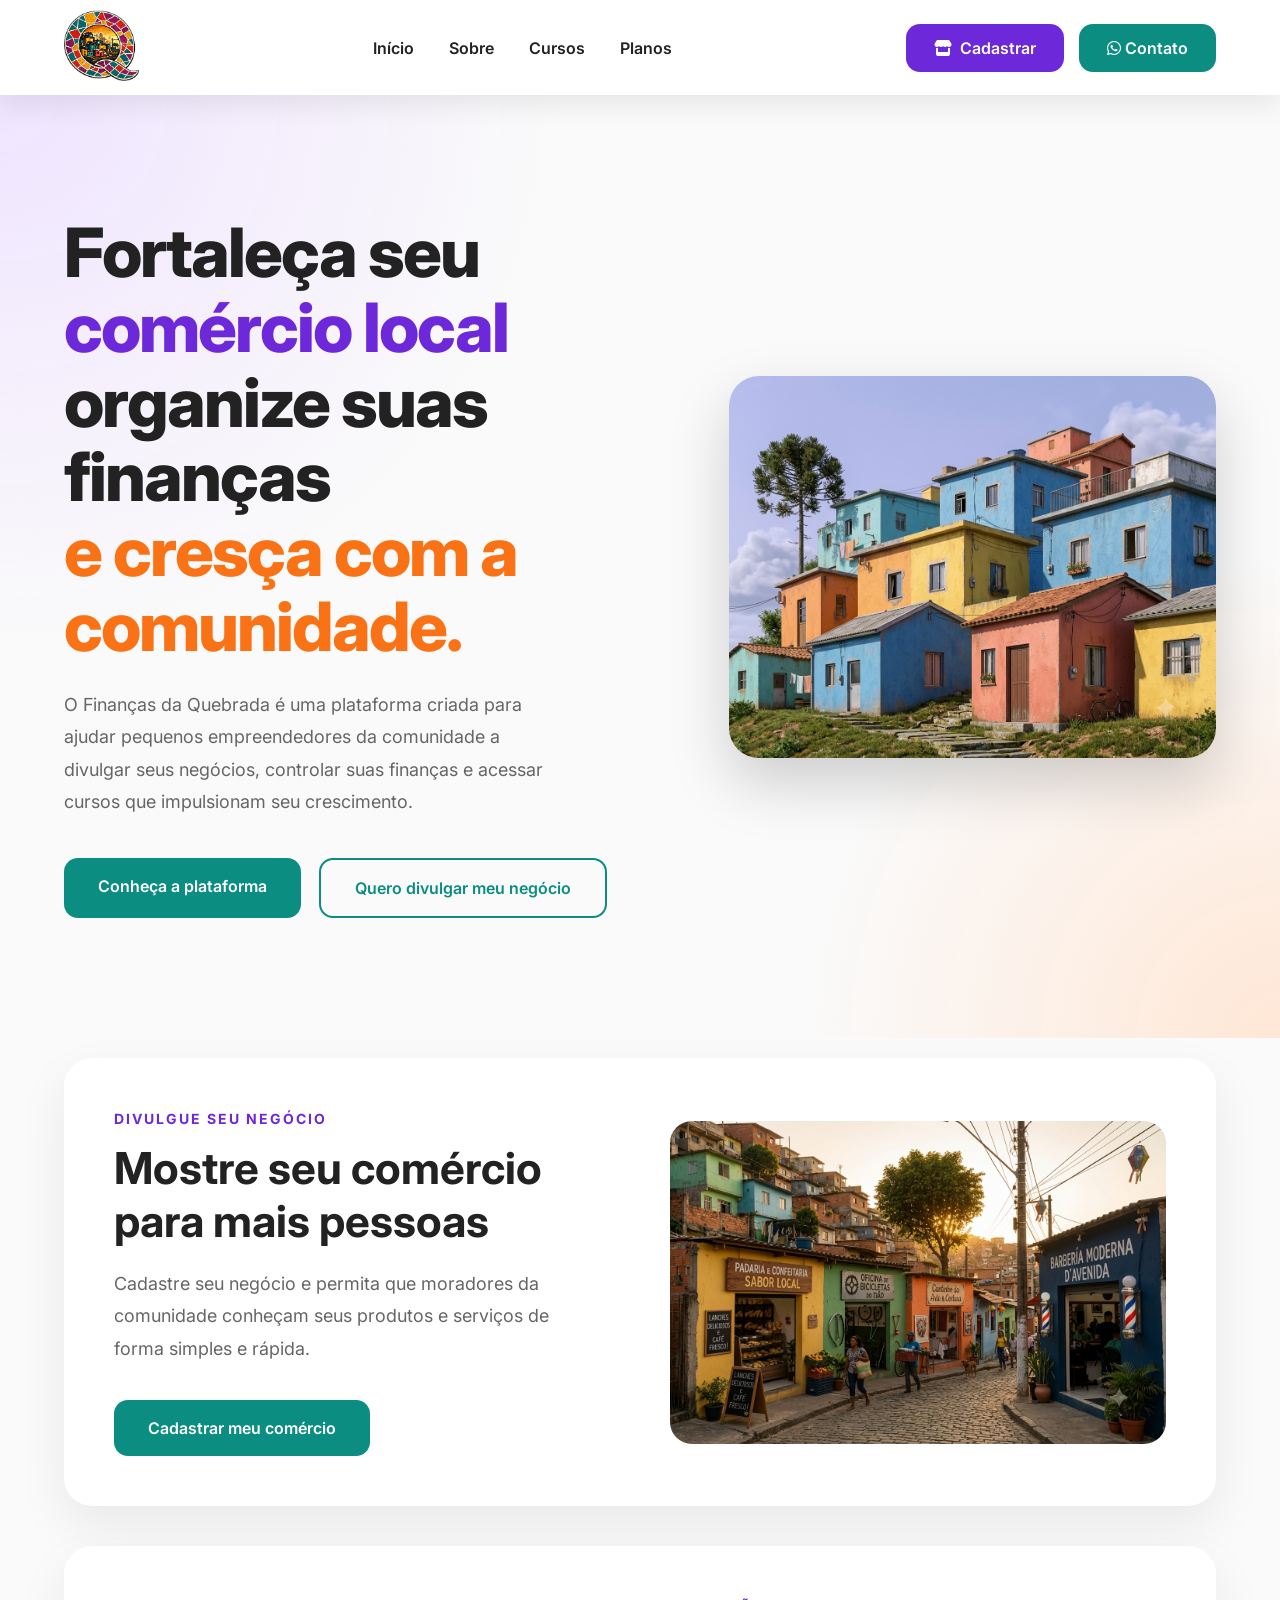
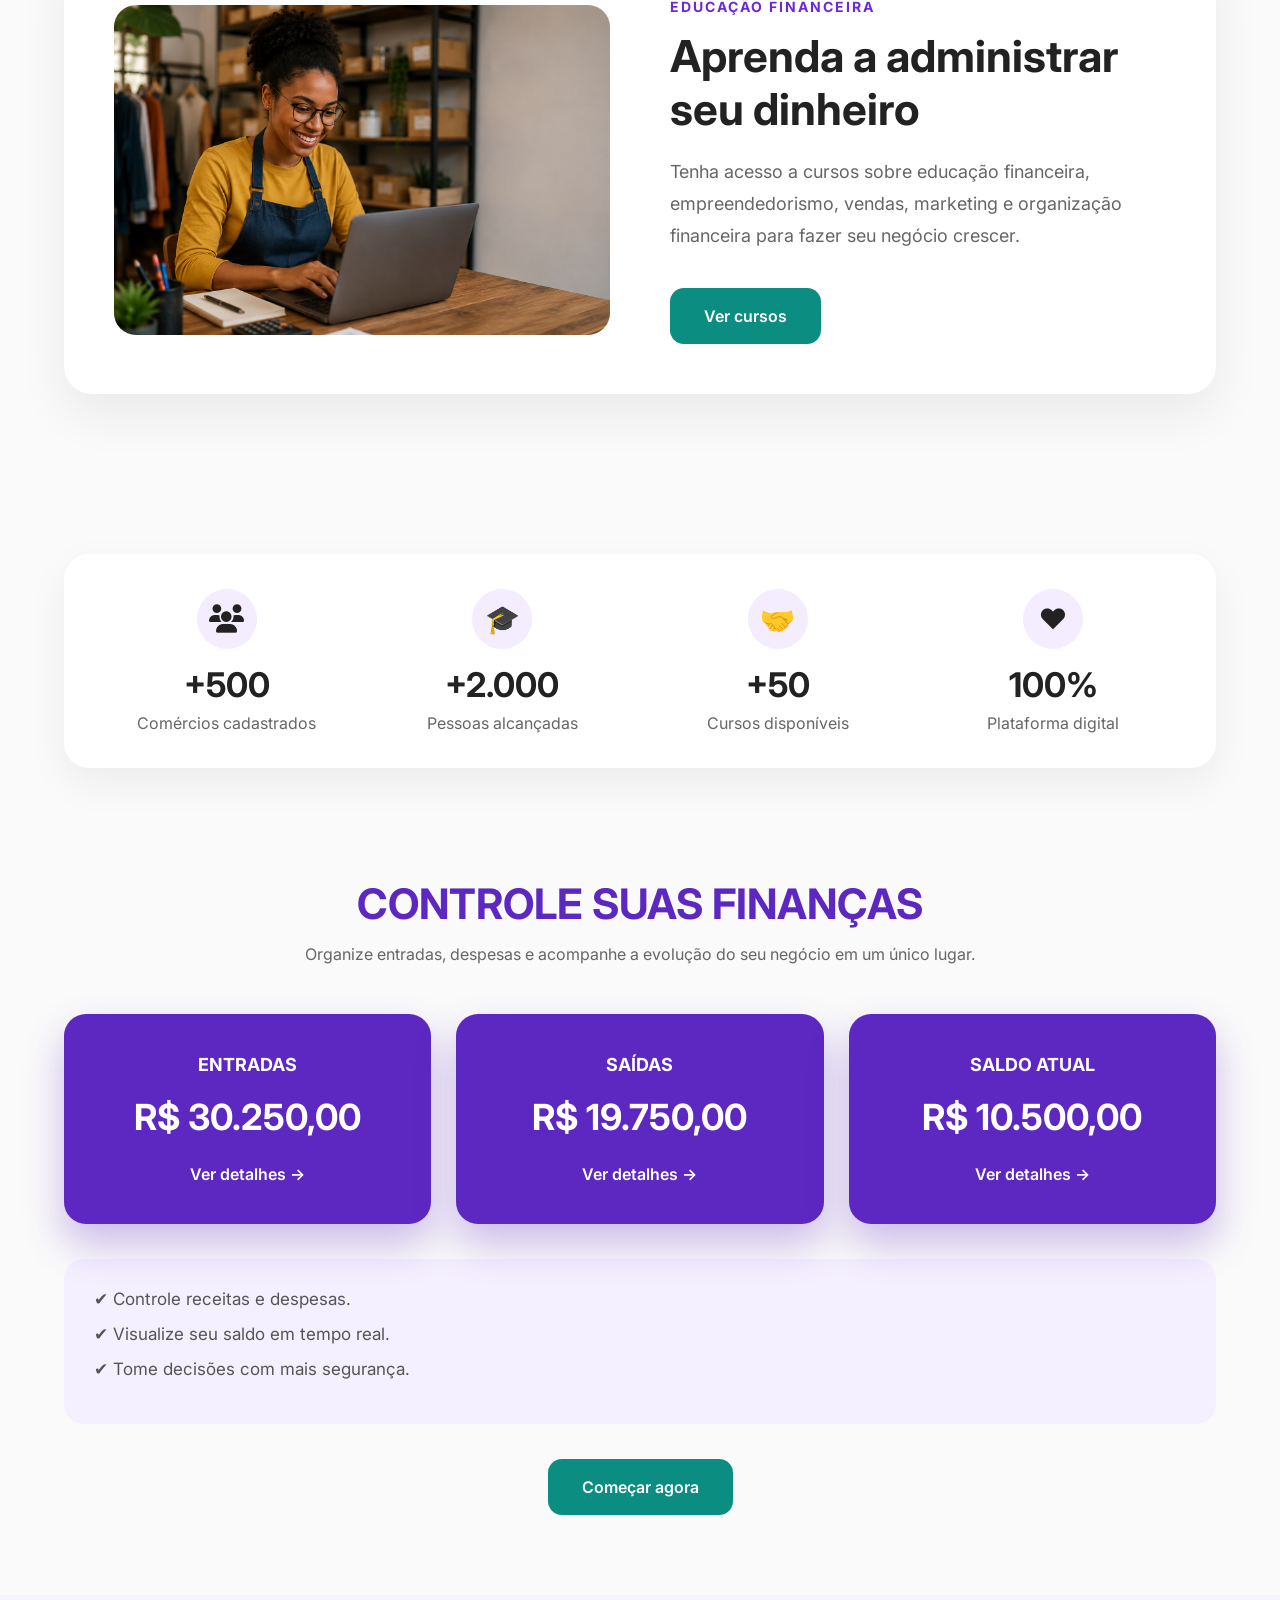
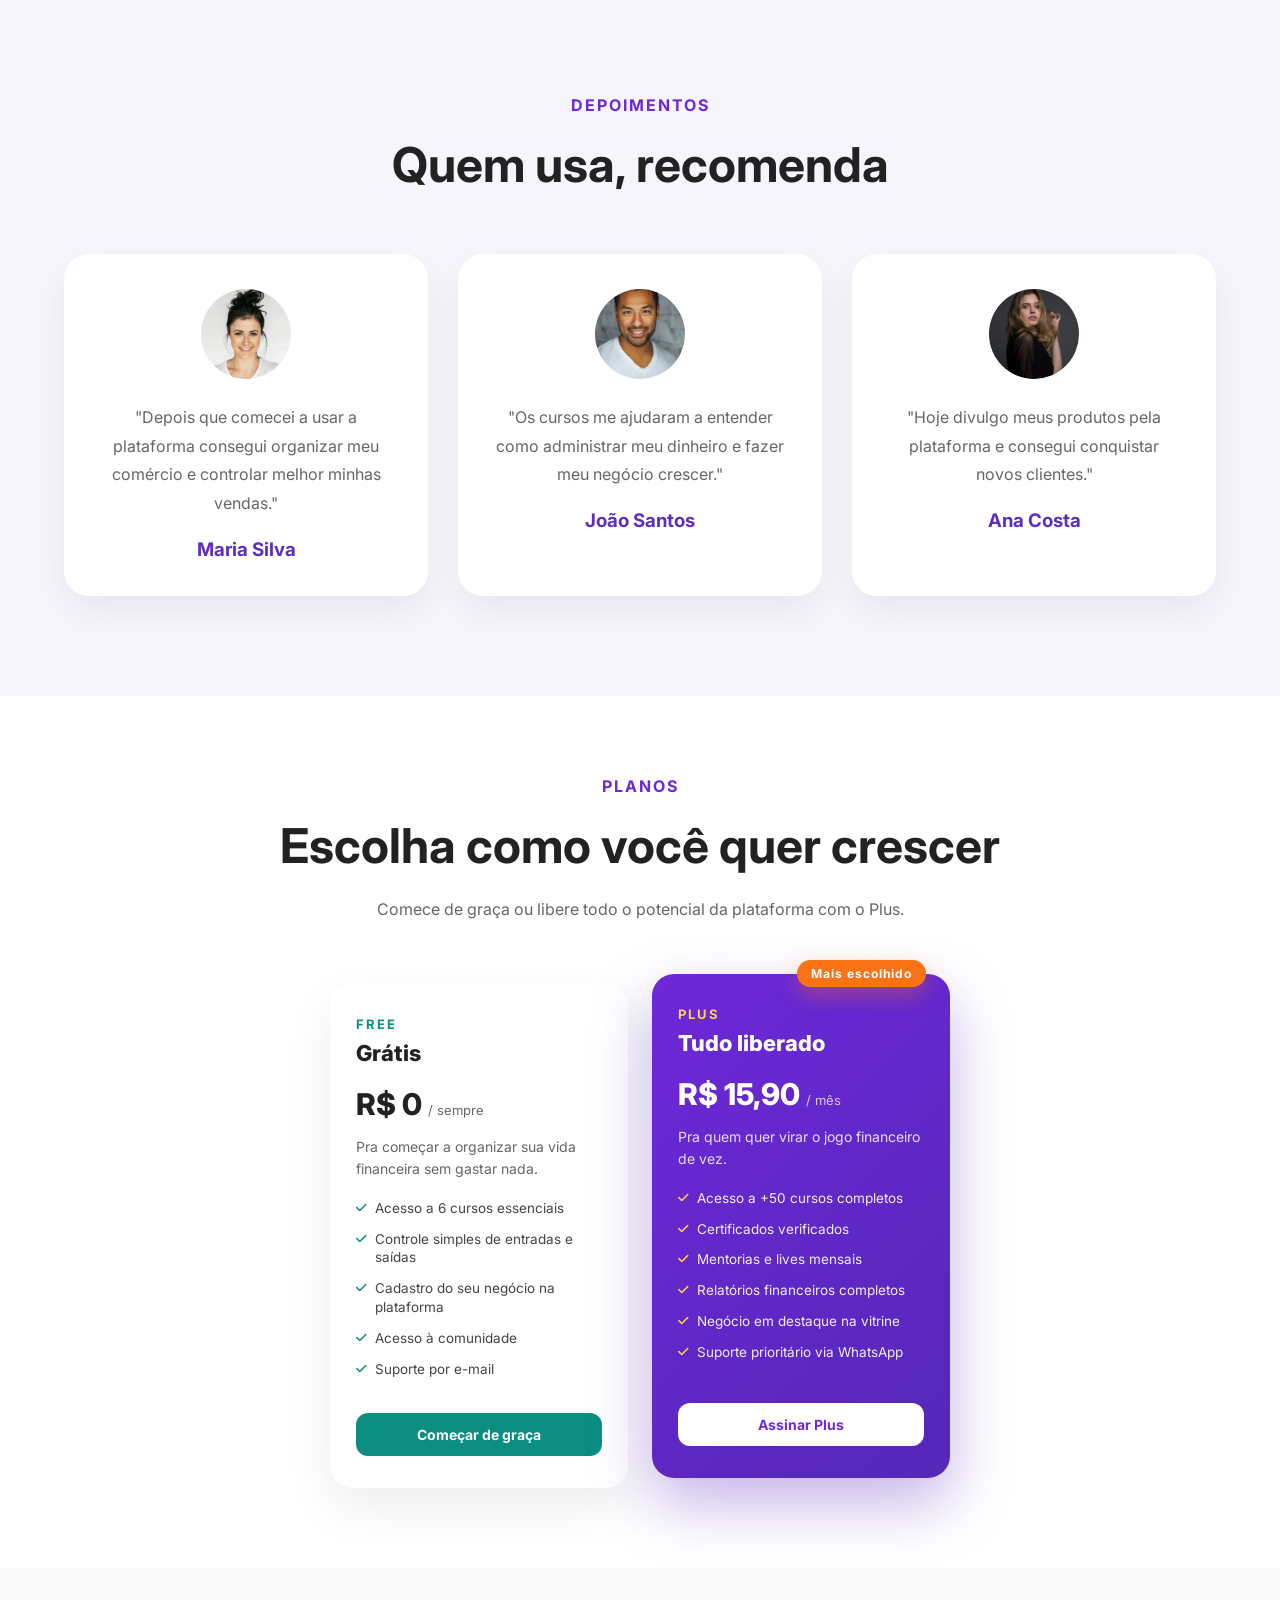
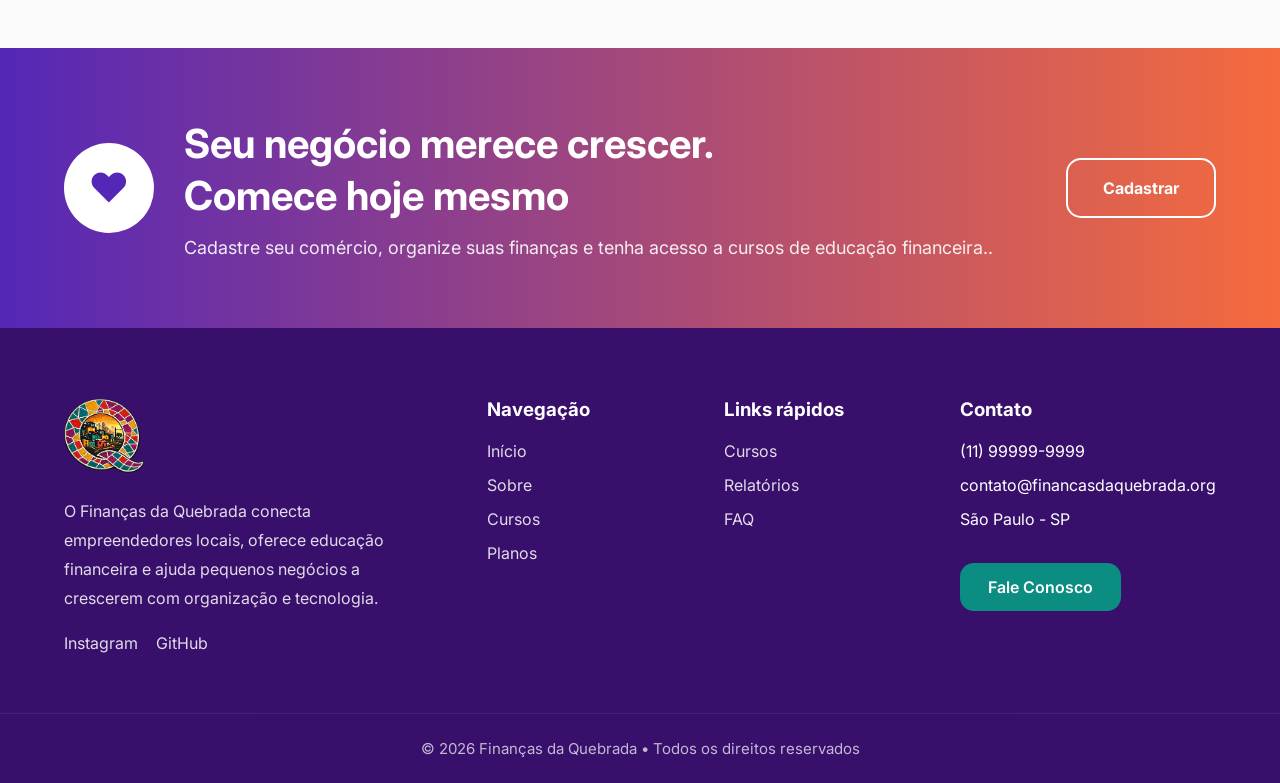
==== commit a0f544f1: "ajuste no valor do plano" ====
--- a/index.html
+++ b/index.html
@@ -19,6 +19,7 @@
     <link rel="stylesheet" href="css/style.css">
     <link rel="stylesheet" href="css/responsive.css">
     <link rel="stylesheet" href="https://cdnjs.cloudflare.com/ajax/libs/font-awesome/6.7.2/css/all.min.css">
+    
 
 </head>
 
@@ -431,7 +432,7 @@
                 <h3 class="plano-titulo">Tudo liberado</h3>
 
                 <div class="plano-preco">
-                    <span class="valor">R$ 19,90</span>
+                    <span class="valor">R$ 15,90</span>
                     <span class="periodo">/ mês</span>
                 </div>
 
@@ -548,7 +549,7 @@
 
                     <li><a href="#">Início</a></li>
                     <li><a href="#">Sobre</a></li>
-                    <li><a href="#">Cursos</a></li>
+                   <li><a href="cursos.html">Cursos</a></li>
                     <li><a href="#">Planos</a></li>
 
                 </ul>
@@ -602,6 +603,17 @@
         </div>
 
     </footer>
+    
+     <script>
+      window.addEventListener("DOMContentLoaded", function () {
+        var s = document.createElement("script");
+        s.src = "https://cdn.userway.org/widget.js";
+        s.setAttribute("data-account", "SEU_ID_AQUI");
+        document.body.appendChild(s);
+      });
+      
+    </script>
+
 
 </body>
 
--- a/css/style.css
+++ b/css/style.css
@@ -107,40 +107,41 @@
     transition: .3s;
 
 }
-.header-buttons{
-    display:flex;
-    align-items:center;
-    gap:15px;
-}
-
-.btn-cadastro{
-
-    background:#6D28D9;
-    color:#fff;
-
-    text-decoration:none;
-
-    padding:14px 28px;
-
-    border-radius:14px;
-
-    font-weight:600;
-
-    transition:.3s;
-
-    display:flex;
-    align-items:center;
-    gap:8px;
-
-}
-
-.btn-cadastro:hover{
-
-    transform:translateY(-3px);
-
-    box-shadow:0 10px 25px rgba(109,40,217,.25);
-
-    background:#5a21b5;
+
+.header-buttons {
+    display: flex;
+    align-items: center;
+    gap: 15px;
+}
+
+.btn-cadastro {
+
+    background: #6D28D9;
+    color: #fff;
+
+    text-decoration: none;
+
+    padding: 14px 28px;
+
+    border-radius: 14px;
+
+    font-weight: 600;
+
+    transition: .3s;
+
+    display: flex;
+    align-items: center;
+    gap: 8px;
+
+}
+
+.btn-cadastro:hover {
+
+    transform: translateY(-3px);
+
+    box-shadow: 0 10px 25px rgba(109, 40, 217, .25);
+
+    background: #5a21b5;
 
 }
 
@@ -1811,207 +1812,207 @@
             CADASTRO
 ===================================== */
 
-.cadastro{
-
-    padding:100px 0;
-
-    background:#fafafa;
-
-}
-
-.cadastro-hero{
-
-    padding:90px 0 50px;
-
-    text-align:center;
-
-}
-
-.cadastro-hero h1{
-
-    font-size:52px;
-
-    margin-bottom:20px;
-
-}
-
-.cadastro-hero p{
-
-    max-width:650px;
-
-    margin:auto;
-
-    color:#666;
-
-    line-height:1.8;
-
-}
-
-.form-card{
-
-    background:#fff;
-
-    max-width:1000px;
-
-    margin:auto;
-
-    padding:60px;
-
-    border-radius:25px;
-
-    box-shadow:0 20px 50px rgba(0,0,0,.08);
-
-}
-
-.form-card h2{
-
-    text-align:center;
-
-    color:#6D28D9;
-
-    font-size:38px;
-
-    margin-bottom:10px;
-
-}
-
-.subtitulo{
-
-    text-align:center;
-
-    color:#666;
-
-    margin-bottom:50px;
-
-}
-
-.form-grid{
-
-    display:grid;
-
-    grid-template-columns:1fr 1fr;
-
-    gap:25px;
-
-}
-
-.input-group{
-
-    display:flex;
-
-    flex-direction:column;
-
-}
-
-.input-group label{
-
-    margin-bottom:10px;
-
-    font-weight:600;
+.cadastro {
+
+    padding: 100px 0;
+
+    background: #fafafa;
+
+}
+
+.cadastro-hero {
+
+    padding: 90px 0 50px;
+
+    text-align: center;
+
+}
+
+.cadastro-hero h1 {
+
+    font-size: 52px;
+
+    margin-bottom: 20px;
+
+}
+
+.cadastro-hero p {
+
+    max-width: 650px;
+
+    margin: auto;
+
+    color: #666;
+
+    line-height: 1.8;
+
+}
+
+.form-card {
+
+    background: #fff;
+
+    max-width: 1000px;
+
+    margin: auto;
+
+    padding: 60px;
+
+    border-radius: 25px;
+
+    box-shadow: 0 20px 50px rgba(0, 0, 0, .08);
+
+}
+
+.form-card h2 {
+
+    text-align: center;
+
+    color: #6D28D9;
+
+    font-size: 38px;
+
+    margin-bottom: 10px;
+
+}
+
+.subtitulo {
+
+    text-align: center;
+
+    color: #666;
+
+    margin-bottom: 50px;
+
+}
+
+.form-grid {
+
+    display: grid;
+
+    grid-template-columns: 1fr 1fr;
+
+    gap: 25px;
+
+}
+
+.input-group {
+
+    display: flex;
+
+    flex-direction: column;
+
+}
+
+.input-group label {
+
+    margin-bottom: 10px;
+
+    font-weight: 600;
 
 }
 
 .input-group input,
 
-.input-group select{
-
-    padding:16px;
-
-    border:1px solid #ddd;
-
-    border-radius:12px;
-
-    font-size:16px;
-
-    transition:.3s;
-
-    font-family:'Inter',sans-serif;
+.input-group select {
+
+    padding: 16px;
+
+    border: 1px solid #ddd;
+
+    border-radius: 12px;
+
+    font-size: 16px;
+
+    transition: .3s;
+
+    font-family: 'Inter', sans-serif;
 
 }
 
 .input-group input:focus,
 
-.input-group select:focus{
-
-    border-color:#6D28D9;
-
-    outline:none;
-
-    box-shadow:0 0 10px rgba(109,40,217,.20);
-
-}
-
-.checkbox-group{
-
-    display:flex;
-
-    flex-direction:column;
-
-    gap:15px;
-
-    margin:40px 0;
-
-}
-
-.checkbox-group label{
-
-    display:flex;
-
-    align-items:center;
-
-    gap:10px;
-
-    color:#555;
-
-}
-
-.checkbox-group input{
-
-    width:18px;
-
-    height:18px;
-
-}
-
-.form-card button{
-
-    width:100%;
-
-    border:none;
-
-    cursor:pointer;
-
-    font-size:17px;
-
-}
-
-.form-card button:hover{
-
-    transform:translateY(-3px);
-
-}
-
-.login-link{
-
-    text-align:center;
-
-    margin-top:35px;
-
-}
-
-.login-link a{
-
-    color:#6D28D9;
-
-    font-weight:700;
-
-    text-decoration:none;
-
-}
-
-.login-link a:hover{
-
-    color:#0B8D82;
+.input-group select:focus {
+
+    border-color: #6D28D9;
+
+    outline: none;
+
+    box-shadow: 0 0 10px rgba(109, 40, 217, .20);
+
+}
+
+.checkbox-group {
+
+    display: flex;
+
+    flex-direction: column;
+
+    gap: 15px;
+
+    margin: 40px 0;
+
+}
+
+.checkbox-group label {
+
+    display: flex;
+
+    align-items: center;
+
+    gap: 10px;
+
+    color: #555;
+
+}
+
+.checkbox-group input {
+
+    width: 18px;
+
+    height: 18px;
+
+}
+
+.form-card button {
+
+    width: 100%;
+
+    border: none;
+
+    cursor: pointer;
+
+    font-size: 17px;
+
+}
+
+.form-card button:hover {
+
+    transform: translateY(-3px);
+
+}
+
+.login-link {
+
+    text-align: center;
+
+    margin-top: 35px;
+
+}
+
+.login-link a {
+
+    color: #6D28D9;
+
+    font-weight: 700;
+
+    text-decoration: none;
+
+}
+
+.login-link a:hover {
+
+    color: #0B8D82;
 
 }
 
@@ -2019,91 +2020,91 @@
             DASHBOARD
 ====================================*/
 
-.dashboard{
-
-    padding:80px 0 50px;
-
-    background:#fafafa;
-
-}
-
-.dashboard h1{
-
-    font-size:46px;
-
-    color:#6D28D9;
-
-    margin-bottom:15px;
-
-}
-
-.dashboard p{
-
-    color:#666;
-
-    margin-bottom:45px;
-
-    font-size:18px;
-
-}
-
-.dashboard-cards{
-
-    display:grid;
-
-    grid-template-columns:repeat(4,1fr);
-
-    gap:25px;
-
-}
-
-.dashboard-card{
-
-    background:#fff;
-
-    padding:35px;
-
-    border-radius:22px;
-
-    text-align:center;
-
-    box-shadow:0 15px 40px rgba(0,0,0,.08);
-
-    transition:.3s;
-
-}
-
-.dashboard-card:hover{
-
-    transform:translateY(-8px);
-
-}
-
-.dashboard-card i{
-
-    font-size:38px;
-
-    color:#0B8D82;
-
-    margin-bottom:20px;
-
-}
-
-.dashboard-card h3{
-
-    color:#777;
-
-    margin-bottom:15px;
-
-    font-size:18px;
-
-}
-
-.dashboard-card h2{
-
-    color:#6D28D9;
-
-    font-size:34px;
+.dashboard {
+
+    padding: 80px 0 50px;
+
+    background: #fafafa;
+
+}
+
+.dashboard h1 {
+
+    font-size: 46px;
+
+    color: #6D28D9;
+
+    margin-bottom: 15px;
+
+}
+
+.dashboard p {
+
+    color: #666;
+
+    margin-bottom: 45px;
+
+    font-size: 18px;
+
+}
+
+.dashboard-cards {
+
+    display: grid;
+
+    grid-template-columns: repeat(4, 1fr);
+
+    gap: 25px;
+
+}
+
+.dashboard-card {
+
+    background: #fff;
+
+    padding: 35px;
+
+    border-radius: 22px;
+
+    text-align: center;
+
+    box-shadow: 0 15px 40px rgba(0, 0, 0, .08);
+
+    transition: .3s;
+
+}
+
+.dashboard-card:hover {
+
+    transform: translateY(-8px);
+
+}
+
+.dashboard-card i {
+
+    font-size: 38px;
+
+    color: #0B8D82;
+
+    margin-bottom: 20px;
+
+}
+
+.dashboard-card h3 {
+
+    color: #777;
+
+    margin-bottom: 15px;
+
+    font-size: 18px;
+
+}
+
+.dashboard-card h2 {
+
+    color: #6D28D9;
+
+    font-size: 34px;
 
 }
 
@@ -2111,73 +2112,73 @@
         AÇÕES RÁPIDAS
 ====================================*/
 
-.acoes{
-
-    padding:60px 0;
-
-}
-
-.acoes h2{
-
-    text-align:center;
-
-    color:#6D28D9;
-
-    margin-bottom:40px;
-
-    font-size:36px;
-
-}
-
-.acoes-grid{
-
-    display:grid;
-
-    grid-template-columns:repeat(4,1fr);
-
-    gap:25px;
-
-}
-
-.acao{
-
-    background:#fff;
-
-    text-decoration:none;
-
-    color:#222;
-
-    padding:35px;
-
-    border-radius:20px;
-
-    text-align:center;
-
-    box-shadow:0 15px 35px rgba(0,0,0,.08);
-
-    transition:.3s;
-
-    font-weight:600;
-
-}
-
-.acao:hover{
-
-    background:#6D28D9;
-
-    color:#fff;
-
-    transform:translateY(-8px);
-
-}
-
-.acao i{
-
-    display:block;
-
-    font-size:42px;
-
-    margin-bottom:18px;
+.acoes {
+
+    padding: 60px 0;
+
+}
+
+.acoes h2 {
+
+    text-align: center;
+
+    color: #6D28D9;
+
+    margin-bottom: 40px;
+
+    font-size: 36px;
+
+}
+
+.acoes-grid {
+
+    display: grid;
+
+    grid-template-columns: repeat(4, 1fr);
+
+    gap: 25px;
+
+}
+
+.acao {
+
+    background: #fff;
+
+    text-decoration: none;
+
+    color: #222;
+
+    padding: 35px;
+
+    border-radius: 20px;
+
+    text-align: center;
+
+    box-shadow: 0 15px 35px rgba(0, 0, 0, .08);
+
+    transition: .3s;
+
+    font-weight: 600;
+
+}
+
+.acao:hover {
+
+    background: #6D28D9;
+
+    color: #fff;
+
+    transform: translateY(-8px);
+
+}
+
+.acao i {
+
+    display: block;
+
+    font-size: 42px;
+
+    margin-bottom: 18px;
 
 }
 
@@ -2185,216 +2186,217 @@
       MOVIMENTAÇÕES
 ====================================*/
 
-.movimentacoes{
-
-    padding:70px 0;
-
-}
-
-.movimentacoes h2{
-
-    color:#6D28D9;
-
-    margin-bottom:30px;
-
-    font-size:36px;
-
-}
-
-.movimentacoes table{
-
-    width:100%;
-
-    border-collapse:collapse;
-
-    background:#fff;
-
-    border-radius:20px;
-
-    overflow:hidden;
-
-    box-shadow:0 15px 35px rgba(0,0,0,.08);
-
-}
-
-.movimentacoes th{
-
-    background:#6D28D9;
-
-    color:#fff;
-
-    padding:18px;
-
-}
-
-.movimentacoes td{
-
-    padding:20px;
-
-    border-bottom:1px solid #eee;
-
-}
-
-.movimentacoes tr:hover{
-
-    background:#f8f5ff;
-
-}
-
-.perfil{
-
-padding:60px 0;
-
-}
-
-.perfil-card{
-
-background:#fff;
-
-padding:35px;
-
-display:flex;
-
-align-items:center;
-
-gap:30px;
-
-border-radius:20px;
-
-box-shadow:0 15px 35px rgba(0,0,0,.08);
-
-}
-
-.perfil-card img{
-
-width:110px;
-
-height:110px;
-
-border-radius:50%;
-
-}
-
-.comercio{
-
-padding:70px 0;
-
-}
-
-.comercio-card{
-
-background:#fff;
-
-padding:40px;
-
-border-radius:20px;
-
-box-shadow:0 15px 35px rgba(0,0,0,.08);
-
-display:flex;
-
-flex-direction:column;
-
-gap:24px;
-
-}
-
-.comercio-header{
-
-display:flex;
-
-align-items:center;
-
-gap:16px;
-
-}
-
-.comercio-icon{
-
-width:56px;
-
-height:56px;
-
-border-radius:14px;
-
-background:#F3EDFF;
-
-color:#6D28D9;
-
-display:flex;
-
-align-items:center;
-
-justify-content:center;
-
-font-size:24px;
-
-flex-shrink:0;
-
-}
-
-.comercio-header h3{
-
-font-size:22px;
-
-color:#222;
-
-}
-
-.comercio-info{
-
-display:grid;
-
-grid-template-columns:repeat(3,1fr);
-
-gap:16px;
-
-background:#F5F0FF;
-
-padding:20px;
-
-border-radius:14px;
-
-}
-
-.comercio-info p{
-
-display:flex;
-
-align-items:center;
-
-gap:8px;
-
-font-size:14px;
-
-color:#555;
-
-margin:0;
-
-}
-
-.comercio-info p i{
-
-color:#6D28D9;
-
-}
-
-.comercio-card .btn-primary{
-
-width:max-content;
-
-}
-
-.cursos-dashboard{
-
-padding:70px 0;
-
-}
+.movimentacoes {
+
+    padding: 70px 0;
+
+}
+
+.movimentacoes h2 {
+
+    color: #6D28D9;
+
+    margin-bottom: 30px;
+
+    font-size: 36px;
+
+}
+
+.movimentacoes table {
+
+    width: 100%;
+
+    border-collapse: collapse;
+
+    background: #fff;
+
+    border-radius: 20px;
+
+    overflow: hidden;
+
+    box-shadow: 0 15px 35px rgba(0, 0, 0, .08);
+
+}
+
+.movimentacoes th {
+
+    background: #6D28D9;
+
+    color: #fff;
+
+    padding: 18px;
+
+}
+
+.movimentacoes td {
+
+    padding: 20px;
+
+    border-bottom: 1px solid #eee;
+
+}
+
+.movimentacoes tr:hover {
+
+    background: #f8f5ff;
+
+}
+
+.perfil {
+
+    padding: 60px 0;
+
+}
+
+.perfil-card {
+
+    background: #fff;
+
+    padding: 35px;
+
+    display: flex;
+
+    align-items: center;
+
+    gap: 30px;
+
+    border-radius: 20px;
+
+    box-shadow: 0 15px 35px rgba(0, 0, 0, .08);
+
+}
+
+.perfil-card img {
+
+    width: 110px;
+
+    height: 110px;
+
+    border-radius: 50%;
+
+}
+
+.comercio {
+
+    padding: 70px 0;
+
+}
+
+.comercio-card {
+
+    background: #fff;
+
+    padding: 40px;
+
+    border-radius: 20px;
+
+    box-shadow: 0 15px 35px rgba(0, 0, 0, .08);
+
+    display: flex;
+
+    flex-direction: column;
+
+    gap: 24px;
+
+}
+
+.comercio-header {
+
+    display: flex;
+
+    align-items: center;
+
+    gap: 16px;
+
+}
+
+.comercio-icon {
+
+    width: 56px;
+
+    height: 56px;
+
+    border-radius: 14px;
+
+    background: #F3EDFF;
+
+    color: #6D28D9;
+
+    display: flex;
+
+    align-items: center;
+
+    justify-content: center;
+
+    font-size: 24px;
+
+    flex-shrink: 0;
+
+}
+
+.comercio-header h3 {
+
+    font-size: 22px;
+
+    color: #222;
+
+}
+
+.comercio-info {
+
+    display: grid;
+
+    grid-template-columns: repeat(3, 1fr);
+
+    gap: 16px;
+
+    background: #F5F0FF;
+
+    padding: 20px;
+
+    border-radius: 14px;
+
+}
+
+.comercio-info p {
+
+    display: flex;
+
+    align-items: center;
+
+    gap: 8px;
+
+    font-size: 14px;
+
+    color: #555;
+
+    margin: 0;
+
+}
+
+.comercio-info p i {
+
+    color: #6D28D9;
+
+}
+
+.comercio-card .btn-primary {
+
+    width: max-content;
+
+}
+
+.cursos-dashboard {
+
+    padding: 70px 0;
+
+}
+
 /*==========================
 DASHBOARD CARDS — ROXO
 ===========================*/
 
-.dashboard-card{
+.dashboard-card {
 
     background: linear-gradient(135deg, #6D28D9, #5527B7);
 
@@ -2408,27 +2410,27 @@
 
 }
 
-.dashboard-card i{
+.dashboard-card i {
 
     color: #FFD44A;
 
 }
 
-.dashboard-card h3{
-
-    color: rgba(255,255,255,.8);
-
-}
-
-.dashboard-card h2{
+.dashboard-card h3 {
+
+    color: rgba(255, 255, 255, .8);
+
+}
+
+.dashboard-card h2 {
 
     color: #fff;
 
 }
 
-.dashboard-card p{
-
-    color: rgba(255,255,255,.85);
+.dashboard-card p {
+
+    color: rgba(255, 255, 255, .85);
 
     margin: 10px 0 20px;
 
@@ -2436,7 +2438,7 @@
 
 }
 
-.dashboard-card .btn-primary{
+.dashboard-card .btn-primary {
 
     background: #fff;
 
@@ -2444,7 +2446,7 @@
 
 }
 
-.dashboard-card .btn-primary:hover{
+.dashboard-card .btn-primary:hover {
 
     background: #FFD44A;
 
@@ -2454,7 +2456,7 @@
 
 /* Grid dos cursos: 3 colunas centralizadas */
 
-.cursos-grid{
+.cursos-grid {
 
     grid-template-columns: repeat(3, 1fr);
 
@@ -2463,6 +2465,7 @@
     margin: 0 auto;
 
 }
+
 html {
     scroll-behavior: smooth;
 }
@@ -2470,6 +2473,324 @@
 #meu-comercio {
     scroll-margin-top: 100px;
 }
-#form-comercio button{
+
+#form-comercio button {
     margin-top: 20px;
+}
+
+.usermove {
+    position: fixed !important;
+    cursor: grab;
+    z-index: 999999;
+}
+button.btn-primary,
+button.btn-secondary{
+
+    border:none;
+
+    cursor:pointer;
+
+    font-family:'Inter', sans-serif;
+
+    font-size:15px;
+
+}
+
+/*====================================
+      MEUS CURSOS (progresso)
+====================================*/
+
+.curso-progress-card{
+
+    align-items:flex-start;
+
+    text-align:left;
+
+}
+
+.curso-progress-card i{
+
+    font-size:32px;
+
+    color:#FFD44A;
+
+    margin-bottom:16px;
+
+}
+
+.curso-progress-card h3{
+
+    color:#fff;
+
+    font-size:18px;
+
+    margin-bottom:8px;
+
+}
+
+.curso-progress-card p{
+
+    color:rgba(255,255,255,.85);
+
+    font-size:14px;
+
+    line-height:1.5;
+
+    margin-bottom:16px;
+
+}
+
+.status-badge{
+
+    display:inline-block;
+
+    font-size:11px;
+
+    font-weight:700;
+
+    padding:5px 12px;
+
+    border-radius:999px;
+
+    margin-bottom:16px;
+
+}
+
+.status-nao-iniciado{
+
+    background:rgba(255,255,255,.15);
+
+    color:#fff;
+
+}
+
+.status-andamento{
+
+    background:rgba(255,212,74,.2);
+
+    color:#FFD44A;
+
+}
+
+.status-concluido{
+
+    background:rgba(255,255,255,.9);
+
+    color:#0B8D82;
+
+}
+
+.progress-bar-track{
+
+    width:100%;
+
+    height:8px;
+
+    background:rgba(255,255,255,.2);
+
+    border-radius:999px;
+
+    overflow:hidden;
+
+    margin-bottom:6px;
+
+}
+
+.progress-bar-fill{
+
+    height:100%;
+
+    background:#FFD44A;
+
+    border-radius:999px;
+
+    transition:.4s;
+
+}
+
+.progress-pct{
+
+    display:block;
+
+    font-size:12px;
+
+    color:rgba(255,255,255,.8);
+
+    margin-bottom:18px;
+
+}
+
+.curso-progress-card .btn-primary{
+
+    width:100%;
+
+    background:#fff;
+
+    color:#6D28D9;
+
+}
+
+.curso-progress-card .btn-primary:hover{
+
+    background:#FFD44A;
+
+    color:#38106C;
+
+}
+.modal-overlay{
+
+    position:fixed;
+
+    inset:0;
+
+    background:rgba(20,10,40,.5);
+
+    display:flex;
+
+    align-items:center;
+
+    justify-content:center;
+
+    z-index:1000;
+
+    padding:20px;
+
+}
+
+.modal-card{
+
+    background:#fff;
+
+    border-radius:22px;
+
+    padding:35px;
+
+    max-width:420px;
+
+    width:100%;
+
+    box-shadow:0 25px 60px rgba(0,0,0,.25);
+
+}
+
+.modal-card h3{
+
+    color:#6D28D9;
+
+    font-size:22px;
+
+    margin-bottom:22px;
+
+}
+
+.modal-card .input-group{
+
+    margin-bottom:18px;
+
+}
+
+.modal-actions{
+
+    display:flex;
+
+    gap:12px;
+
+    margin-top:10px;
+
+}
+
+.modal-actions .btn-primary,
+.modal-actions .btn-secondary{
+
+    flex:1;
+
+    text-align:center;
+
+    cursor:pointer;
+
+}
+
+.toast{
+
+    position:fixed;
+
+    bottom:30px;
+
+    left:50%;
+
+    transform:translateX(-50%) translateY(20px);
+
+    background:#0B8D82;
+
+    color:#fff;
+
+    padding:14px 28px;
+
+    border-radius:14px;
+
+    font-weight:600;
+
+    box-shadow:0 15px 35px rgba(0,0,0,.2);
+
+    opacity:0;
+
+    pointer-events:none;
+
+    transition:.3s;
+
+    z-index:1100;
+
+}
+
+.toast.show{
+
+    opacity:1;
+
+    transform:translateX(-50%) translateY(0);
+
+}
+/*====================================
+      EDITAR (seções e espaçamento)
+====================================*/
+
+.edit-section{
+
+    background:#fff;
+
+    padding:45px;
+
+    border-radius:25px;
+
+    box-shadow:0 15px 35px rgba(0,0,0,.08);
+
+    margin-bottom:35px;
+
+}
+
+.edit-section h2{
+
+    color:#6D28D9;
+
+    font-size:28px;
+
+    margin-bottom:6px;
+
+}
+
+.edit-section .subtitulo{
+
+    text-align:left;
+
+    margin-bottom:30px;
+
+}
+
+.edit-actions{
+
+    margin-top:35px;
+
+    padding-top:25px;
+
+    border-top:1px solid #eee;
+
 }
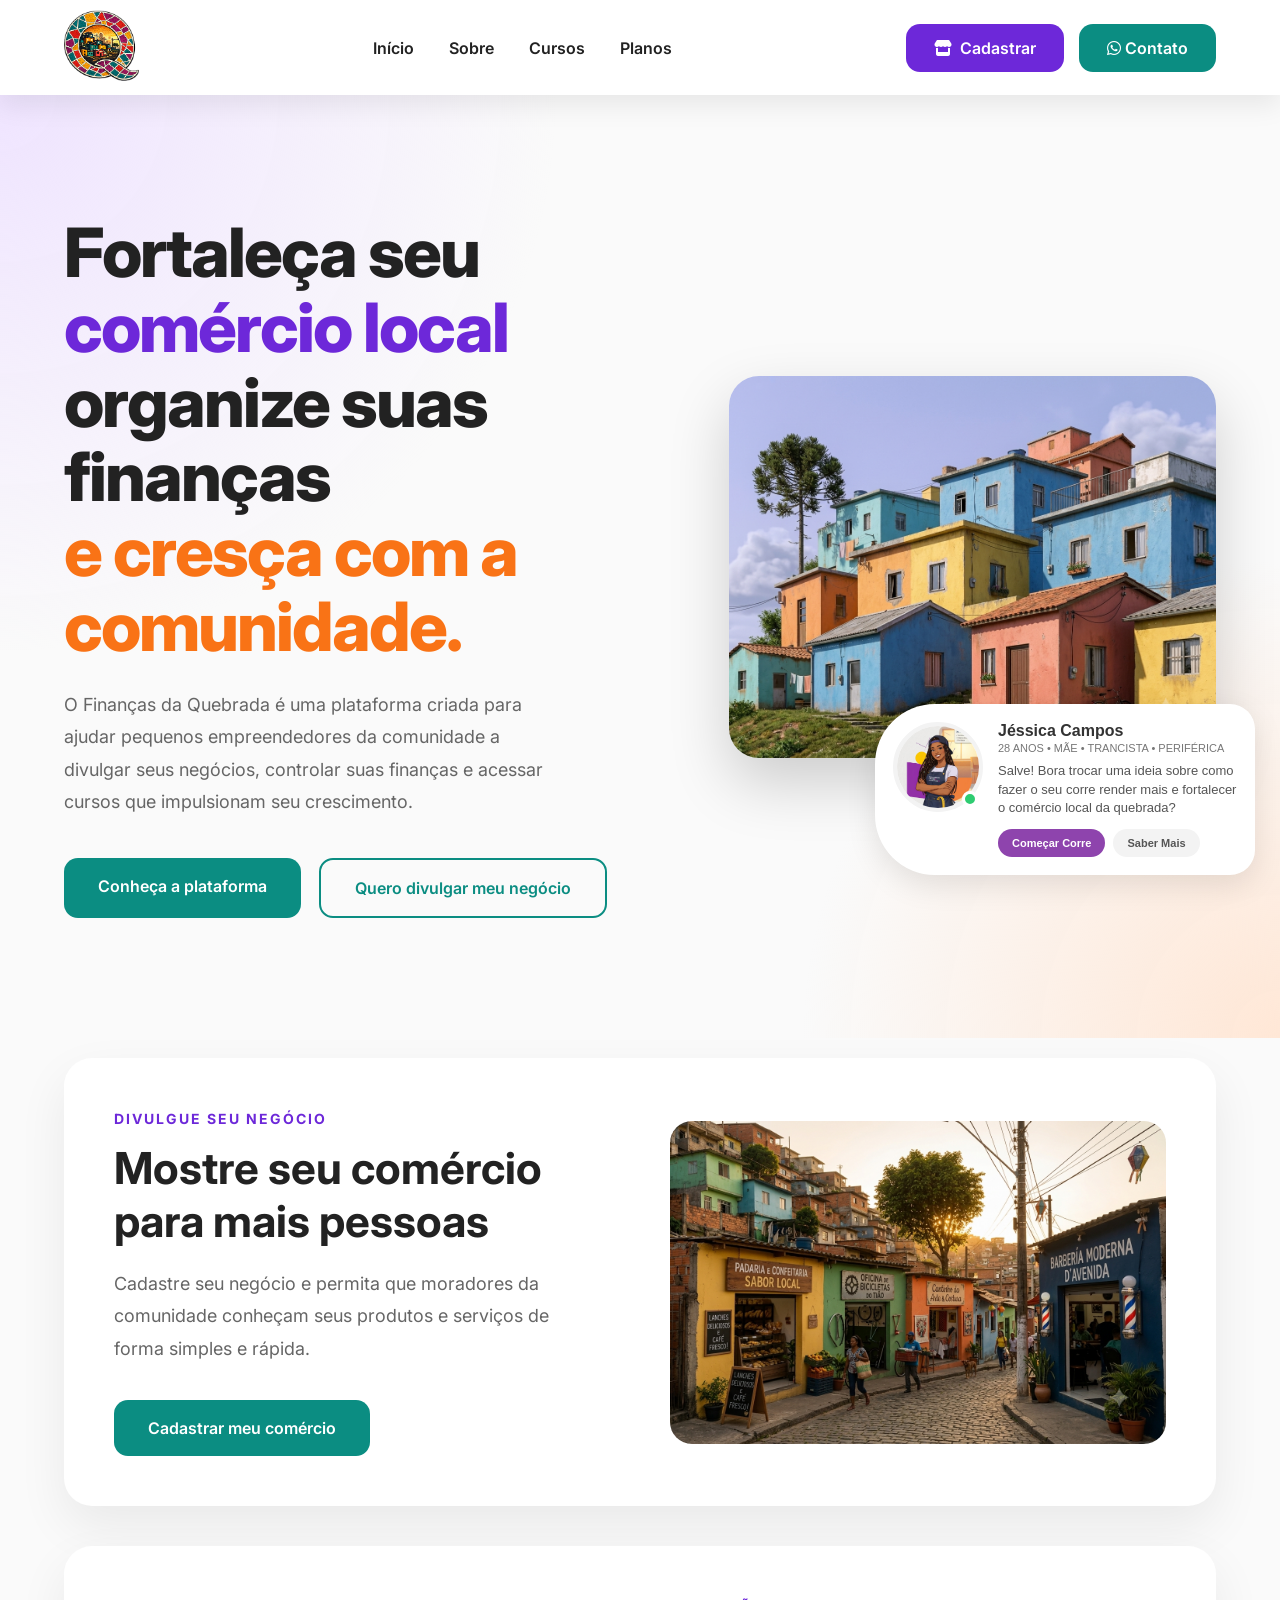
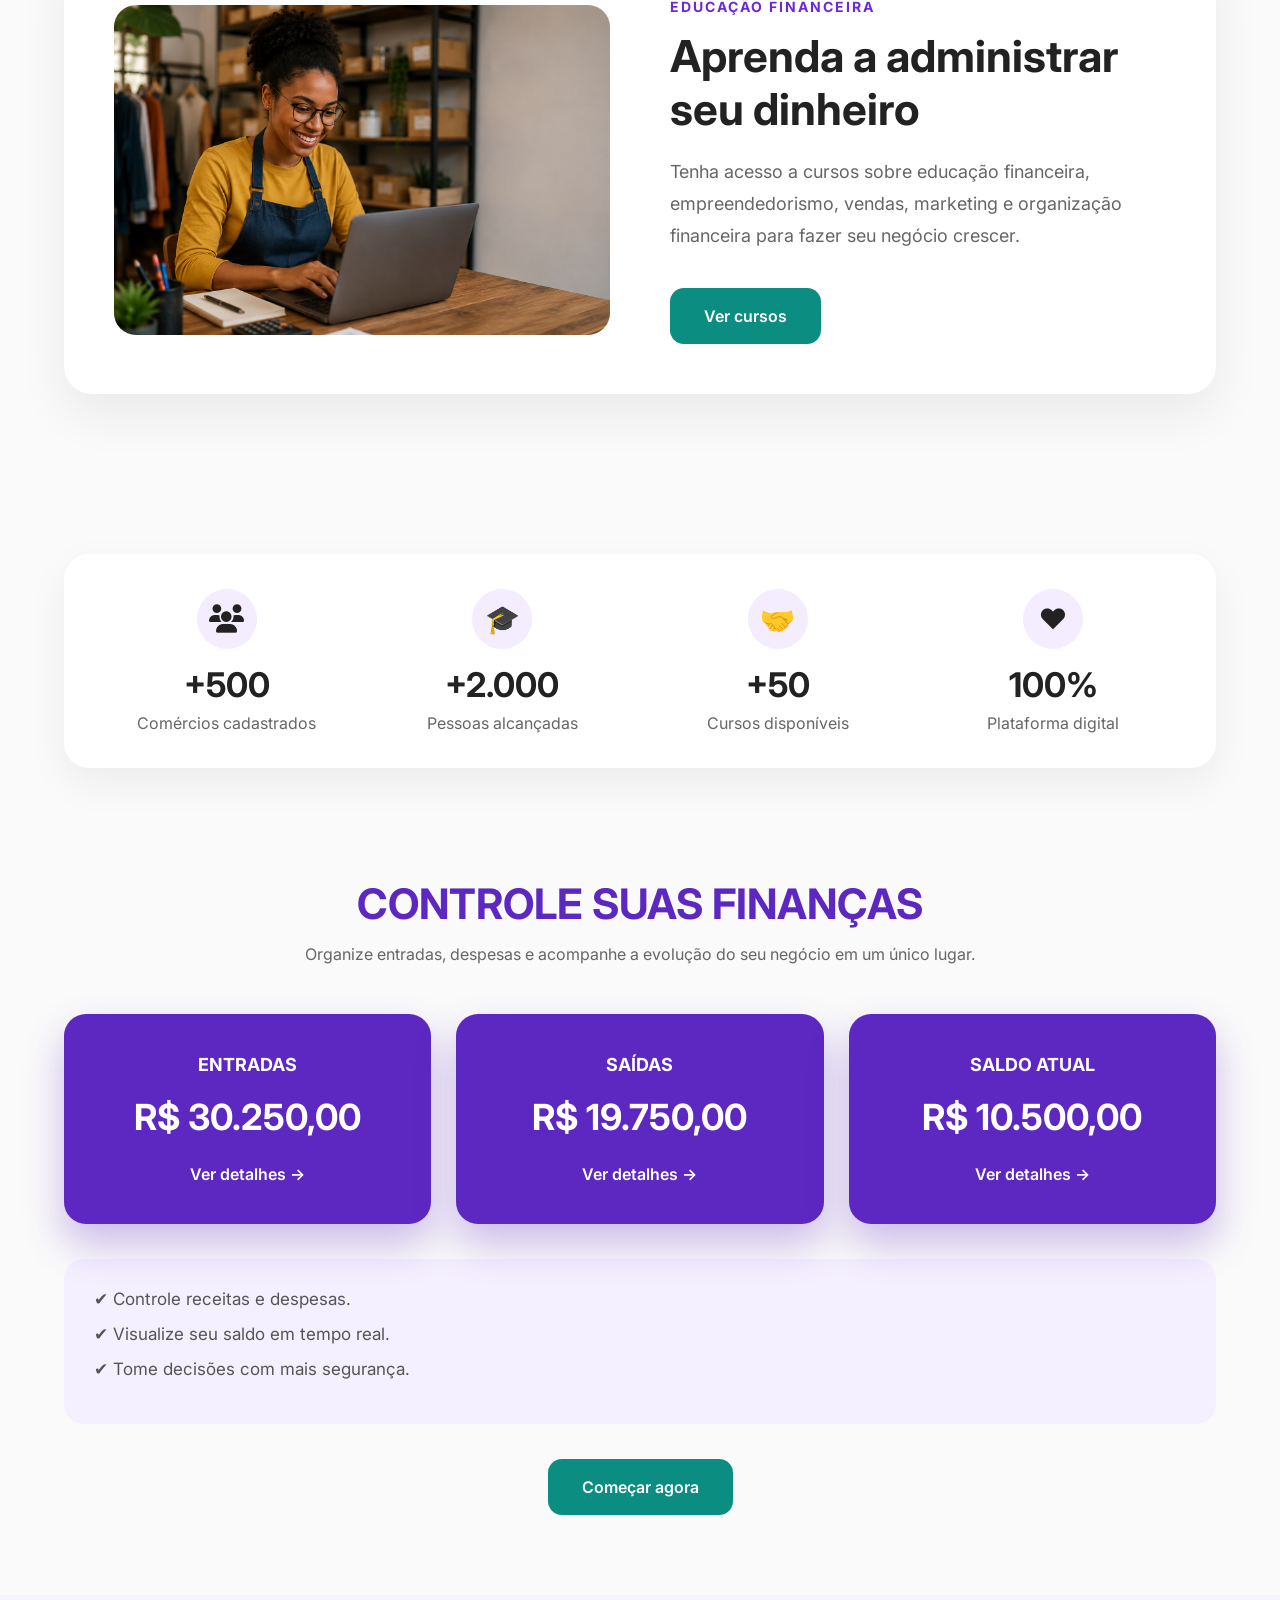
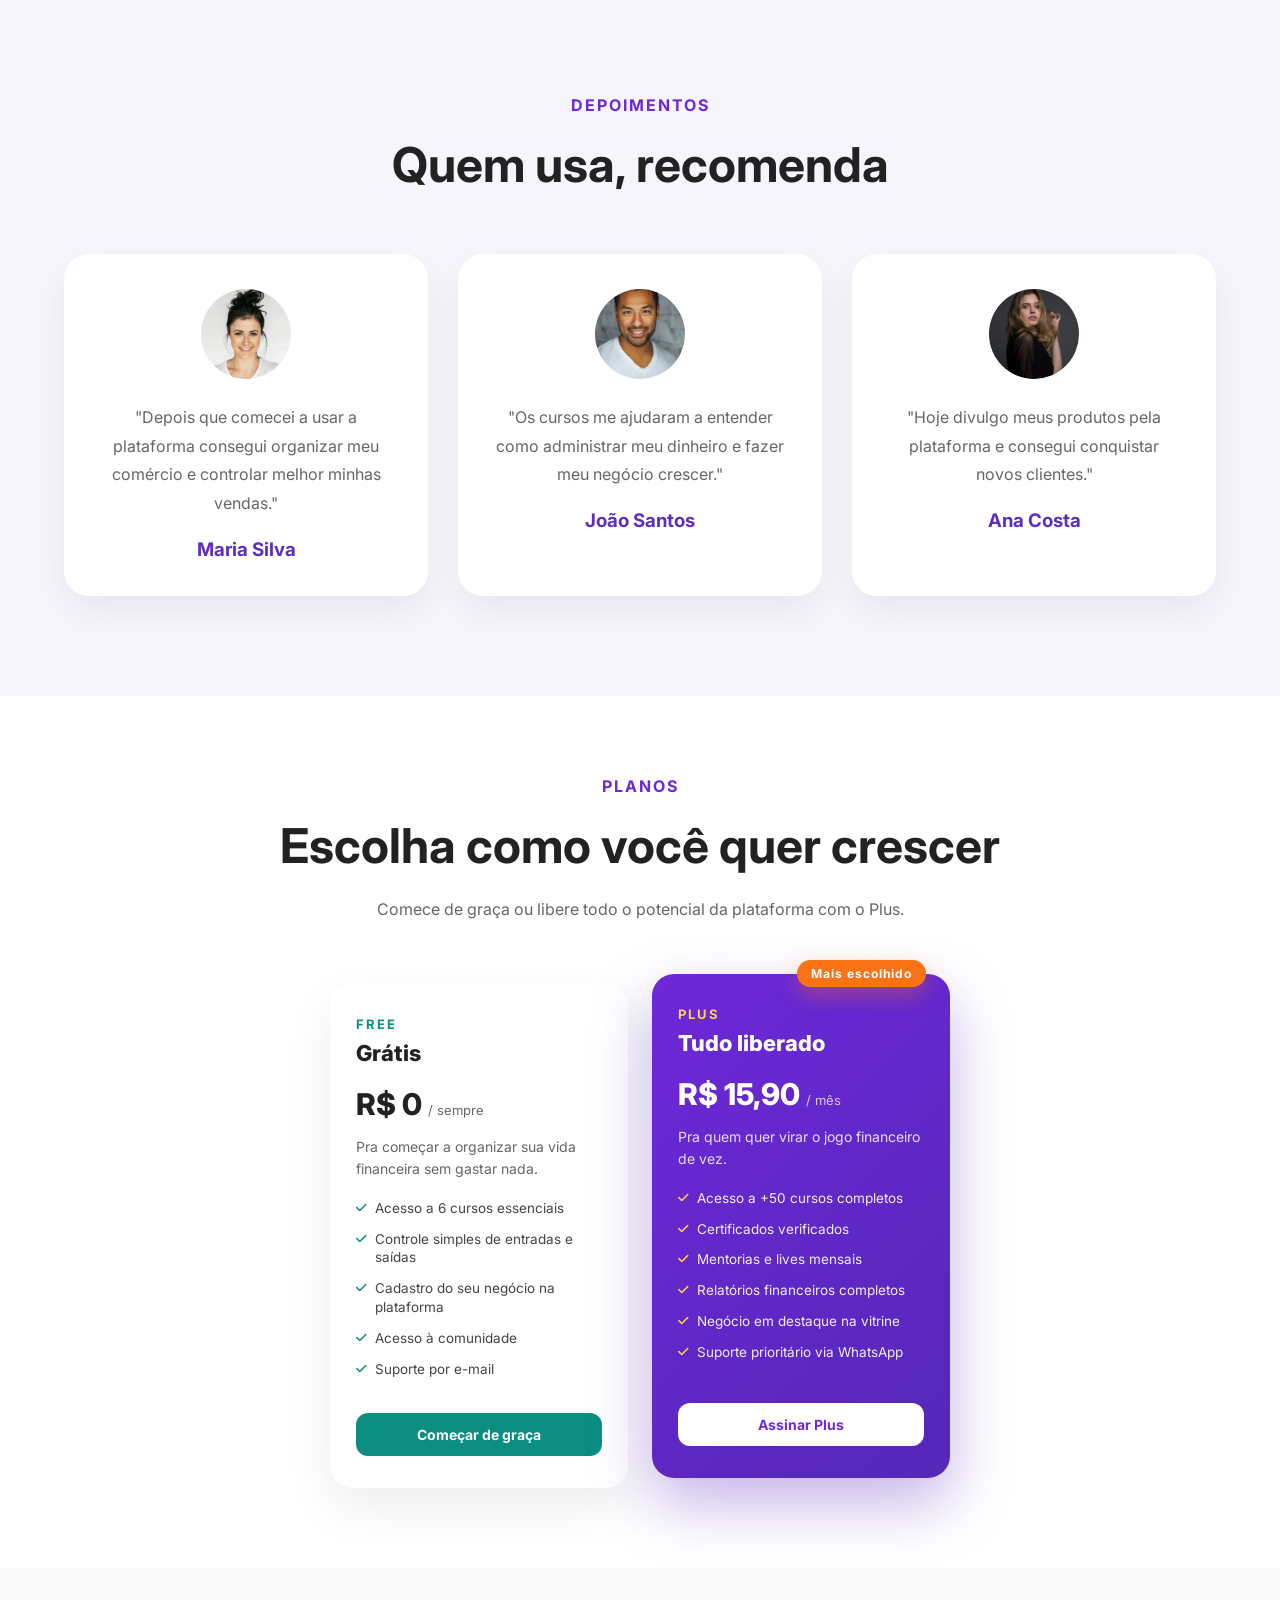
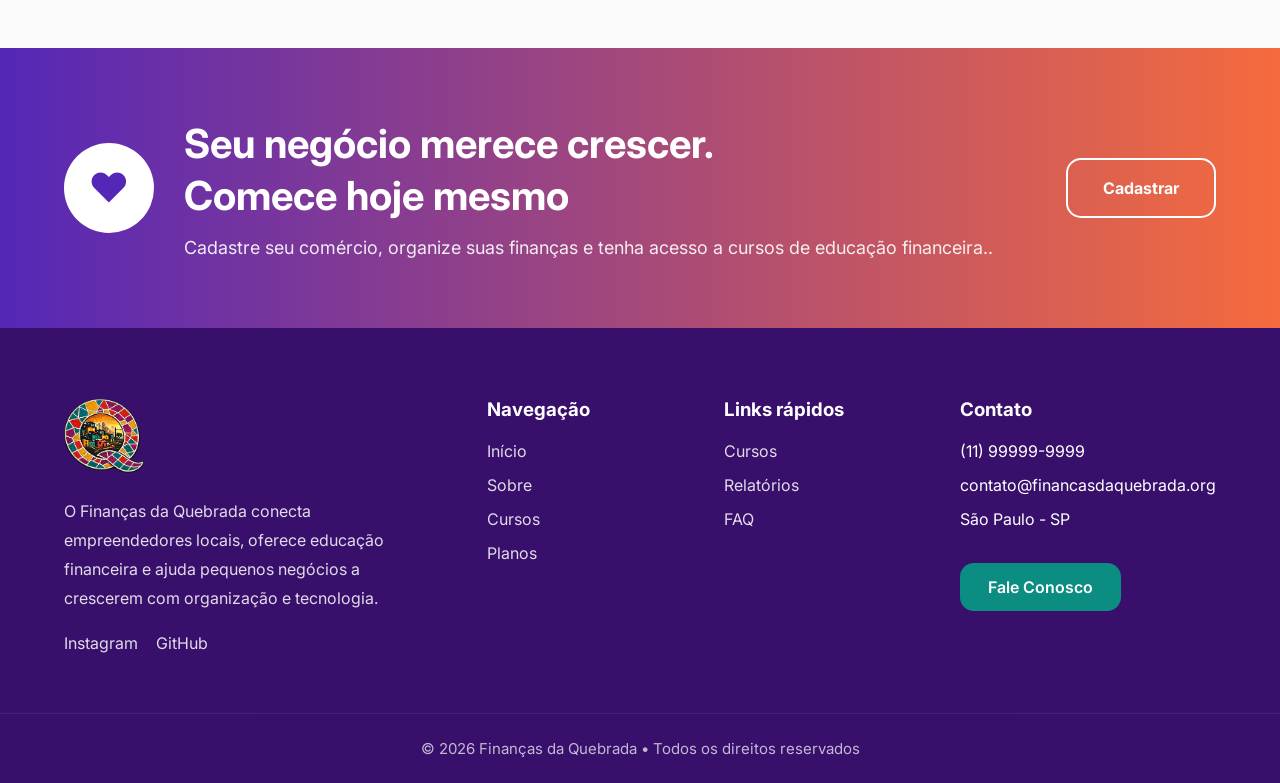
==== commit 9ce14cab: "implementando persona ao site" ====
--- a/index.html
+++ b/index.html
@@ -511,6 +511,51 @@
 
 
     </section>
+
+    <!-- ==========================================
+            PERSONA // JÉSSICA CAMPOS
+     ========================================== -->
+
+     <section>
+        <div class="assistant-card-container">
+
+             <div class="assistant-card-content">
+    
+    <!-- Foto de Perfil + Status online-->  
+
+         <div class="assistant-profile-frame">
+
+             <img src="img/jessica-campos.png" alt="Jéssica Campos" class="assistant-image">
+
+                 <span class="online-status"></span>
+    </div>
+    
+    <!-- Textos informativos -->
+
+          <div class="assistant-text-content">
+                <h3 class="assistant-title">Jéssica Campos</h3>
+                     <p class="assistant-subtitle">28 Anos • Mãe • Trancista • periférica</p>
+                         <p class="assistant-intro">Salve! Bora trocar uma ideia sobre como fazer o seu corre render mais e fortalecer
+                            o comércio local da quebrada?</p>
+      
+
+      <!-- Botões de Ação -->
+
+            <div class="assistant-actions">
+
+        <!-- Abre a tela de cadastro no site -->
+
+            <a href="cadastro.html" class="action-btn main-btn">Começar Corre</a>
+        <!-- Rola suavemente até os cursos na mesma página --> 
+
+            <a href="#cursos" class="action-btn secondary-btn">Saber Mais</a>
+      </div>
+    </div>
+
+  </div>
+</div>
+</section>
+
 
     <!-- FOOTER -->
 
@@ -612,6 +657,7 @@
         document.body.appendChild(s);
       });
       
+      
     </script>
 
 
--- a/css/style.css
+++ b/css/style.css
@@ -2793,4 +2793,500 @@
 
     border-top:1px solid #eee;
 
+}
+
+/*==========================
+LOGIN
+==========================*/
+
+.login{
+
+min-height:100vh;
+
+display:flex;
+
+justify-content:center;
+
+align-items:center;
+
+background:linear-gradient(135deg,#F7F4FF,#EEFDFB);
+
+padding:50px 20px;
+
+}
+
+.login-box{
+
+background:#fff;
+
+width:100%;
+
+max-width:500px;
+
+padding:45px;
+
+border-radius:25px;
+
+box-shadow:0 20px 50px rgba(0,0,0,.12);
+
+text-align:center;
+
+}
+
+.logo-login{
+
+width:90px;
+
+margin-bottom:20px;
+
+}
+
+.login-box h2{
+
+font-size:34px;
+
+margin-bottom:10px;
+
+color:#5D28C1;
+
+}
+
+.login-box p{
+
+color:#666;
+
+margin-bottom:35px;
+
+}
+
+.input-group{
+
+display:flex;
+
+flex-direction:column;
+
+text-align:left;
+
+margin-bottom:20px;
+
+}
+
+.input-group label{
+
+font-weight:600;
+
+margin-bottom:8px;
+
+}
+
+.input-group input{
+
+padding:15px;
+
+border:1px solid #ddd;
+
+border-radius:12px;
+
+font-size:16px;
+
+}
+
+.input-group input:focus{
+
+outline:none;
+
+border-color:#6D28D9;
+
+}
+
+.opcoes{
+
+display:flex;
+
+justify-content:space-between;
+
+align-items:center;
+
+margin-bottom:30px;
+
+font-size:14px;
+
+}
+
+.opcoes a{
+
+color:#6D28D9;
+
+text-decoration:none;
+
+font-weight:600;
+
+}
+
+.btn-login{
+
+width:100%;
+
+padding:16px;
+
+border:none;
+
+background:#0B8D82;
+
+color:#fff;
+
+font-size:17px;
+
+font-weight:700;
+
+border-radius:14px;
+
+cursor:pointer;
+
+transition:.3s;
+
+}
+
+.btn-login:hover{
+
+background:#08796F;
+
+transform:translateY(-2px);
+
+}
+
+.divisor{
+
+margin:30px 0;
+
+position:relative;
+
+}
+
+.divisor::before{
+
+content:"";
+
+position:absolute;
+
+left:0;
+
+top:50%;
+
+width:100%;
+
+height:1px;
+
+background:#ddd;
+
+}
+
+.divisor span{
+
+background:#fff;
+
+padding:0 15px;
+
+position:relative;
+
+color:#888;
+
+}
+
+.btn-cadastro-login{
+
+display:block;
+
+padding:16px;
+
+border-radius:14px;
+
+text-decoration:none;
+
+background:#6D28D9;
+
+color:#fff;
+
+font-weight:700;
+
+transition:.3s;
+
+}
+
+.btn-cadastro-login:hover{
+
+background:#5321b5;
+
+}
+
+.btn-login{
+
+display:flex;
+
+justify-content:center;
+
+align-items:center;
+
+text-decoration:none;
+
+width:100%;
+
+padding:16px;
+
+background:#0B8D82;
+
+color:#fff;
+
+border-radius:14px;
+
+font-weight:700;
+
+}
+.login{
+    min-height: 100vh;
+    display: flex;
+    justify-content: center;
+    align-items: center;
+    background: linear-gradient(135deg,#F7F4FF,#EEFDFB);
+    padding: 20px;
+}
+
+.login .container{
+    width: 100%;
+    display: flex;
+    justify-content: center;
+    align-items: center;
+}
+
+.login-box{
+    width: 100%;
+    max-width: 520px;
+    background: #fff;
+    padding: 45px;
+    border-radius: 25px;
+    box-shadow: 0 20px 50px rgba(0,0,0,.12);
+}
+
+.error-msg {
+  display: none;
+  color: #e74c3c;
+  font-size: 0.85rem;
+  margin-top: 4px;
+}
+
+.input-group.invalid input,
+.input-group.invalid select {
+  border-color: #e74c3c;
+}
+
+.input-group.invalid .error-msg {
+  display: block;
+}
+
+/* VALIDAÇÃO DE FORMULÁRIO */
+
+.error-msg {
+    display: none;
+    color: #E53935;
+    font-size: 13px;
+    font-weight: 500;
+    margin-top: 6px;
+}
+
+.input-group.invalid input,
+.input-group.invalid select {
+    border-color: #E53935;
+    box-shadow: 0 0 8px rgba(229, 57, 53, .15);
+}
+
+.input-group.invalid .error-msg {
+    display: block;
+}
+
+.input-group.invalid label {
+    color: #E53935;
+}
+
+/* PLACEHOLDER DOS CAMPOS */
+
+.input-group input::placeholder,
+.input-group select::placeholder {
+    color: #999;
+    opacity: 1;
+    font-size: 15px;
+    font-family: 'Inter', sans-serif;
+}
+
+.input-group input:focus::placeholder {
+    color: #bbb;
+}
+
+/* ==========================================================================
+         PERSONA/EFEITO 3D E FLUTUAÇÃO
+   ========================================================================== */
+
+/* Efeito de rolagem suave para o botão "Saber Mais" */
+
+html {
+  scroll-behavior: smooth;
+}
+
+/* Base e Perspectiva */
+
+.assistant-card-container {
+  position: fixed;
+  bottom: 25px;
+  right: 25px;
+  z-index: 10000;
+  display: flex;
+  align-items: center;
+  pointer-events: none;
+  perspective: 1000px;
+}
+
+/* Corpo do Card */
+
+.assistant-card-content {
+  pointer-events: auto;
+  display: flex;
+  background-color: #ffffff;
+  padding: 18px;
+  border-radius: 60px 25px 25px 60px;
+  box-shadow: 0 10px 30px rgba(0, 0, 0, 0.1);
+  font-family: sans-serif;
+  max-width: 380px;
+  transform-style: preserve-3d;
+  transition: transform 0.4s cubic-bezier(0.25, 1, 0.5, 1), box-shadow 0.4s ease;
+  animation: floatAnimation 4s ease-in-out infinite;
+}
+
+/* Interação do Card (Hover) */
+
+.assistant-card-content:hover {
+  transform: rotateX(6deg) rotateY(-6deg) translateZ(10px);
+  box-shadow: -10px 20px 40px rgba(0, 0, 0, 0.15);
+}
+
+/* Elementos da Imagem */
+
+.assistant-profile-frame {
+  position: relative;
+  width: 90px;
+  height: 90px;
+  margin-right: 15px;
+  flex-shrink: 0;
+  transform-style: preserve-3d;
+}
+
+.assistant-image {
+  width: 100%;
+  height: 100%;
+  border-radius: 50%;
+  object-fit: cover;
+  border: 4px solid #f3f3f3;
+  transition: transform 0.3s ease;
+}
+
+.assistant-card-content:hover .assistant-image {
+  transform: translateZ(15px) scale(1.05);
+}
+
+
+/* Indicador Online (Pulsante) */
+
+
+.online-status {
+  position: absolute;
+  bottom: 5px;
+  right: 5px;
+  width: 16px;
+  height: 16px;
+  background-color: #2ecc71;
+  border: 3px solid #ffffff;
+  border-radius: 50%;
+}
+
+.online-status::after {
+  content: '';
+  position: absolute;
+  top: -3px;
+  left: -3px;
+  width: 16px;
+  height: 16px;
+  border: 3px solid #2ecc71;
+  border-radius: 50%;
+  animation: pulse 2s infinite;
+  opacity: 0;
+}
+
+/* Textos */
+
+.assistant-text-content {
+  display: flex;
+  flex-direction: column;
+}
+
+.assistant-title {
+  margin: 0;
+  font-size: 16px;
+  color: #333;
+  font-weight: 700;
+}
+
+.assistant-subtitle {
+  margin: 2px 0 8px 0;
+  font-size: 11px;
+  color: #777;
+  text-transform: uppercase;
+}
+
+.assistant-intro {
+  margin: 0 0 12px 0;
+  font-size: 13px;
+  color: #555;
+  line-height: 1.4;
+}
+
+/* Botões */
+
+.assistant-actions {
+  display: flex;
+  gap: 8px;
+}
+
+.action-btn {
+  padding: 8px 14px;
+  font-size: 11px;
+  border-radius: 20px;
+  text-decoration: none;
+  font-weight: bold;
+  transition: transform 0.2s ease, background-color 0.2s;
+}
+
+.action-btn:hover {
+  transform: translateZ(5px) scale(1.03);
+}
+
+.main-btn {
+  background-color: #8e44ad;
+  color: #ffffff;
+}
+
+.secondary-btn {
+  background-color: #f3f3f3;
+  color: #555;
+}
+
+/* Animações (Keyframes) */
+
+
+@keyframes floatAnimation {
+  0% { transform: translateY(0px); }
+  50% { transform: translateY(-8px); }
+  100% { transform: translateY(0px); }
+}
+
+@keyframes pulse {
+  0% { transform: scale(0.6); opacity: 1; }
+  100% { transform: scale(1.4); opacity: 0; }
 }
